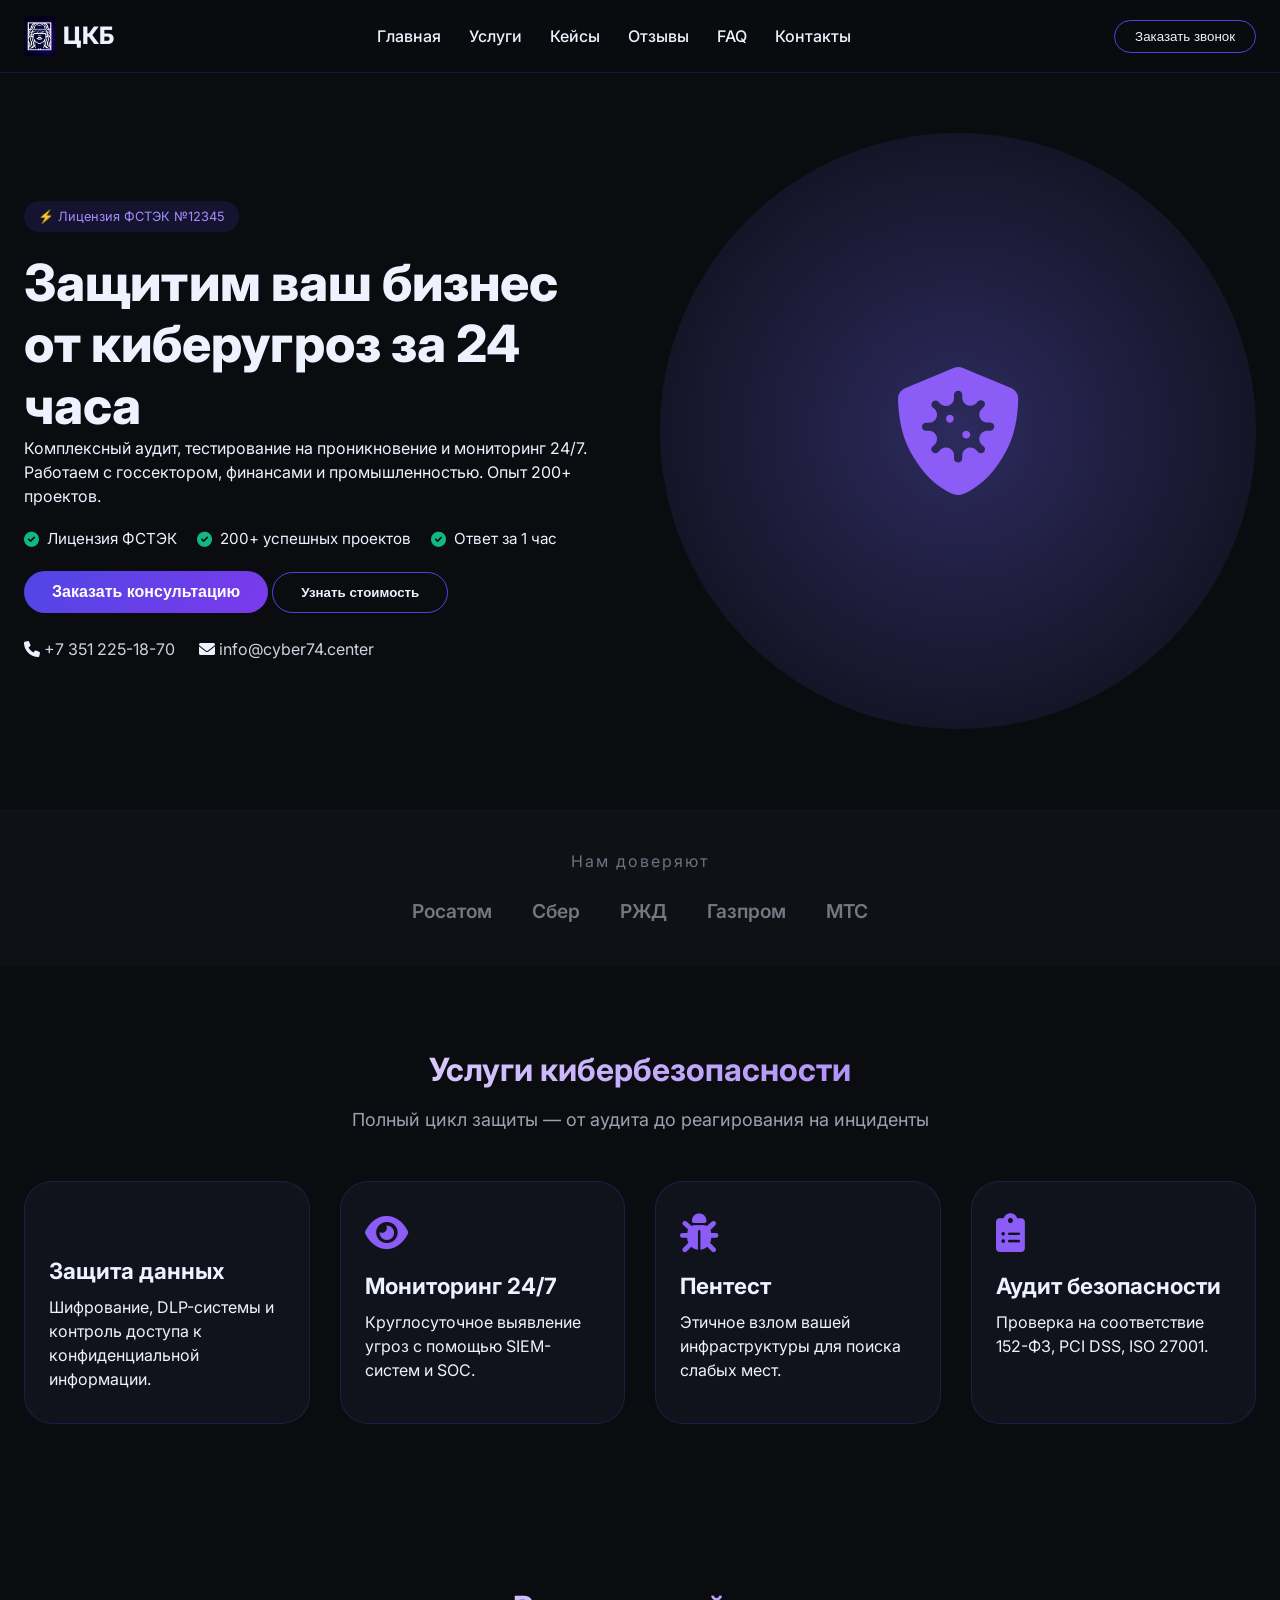
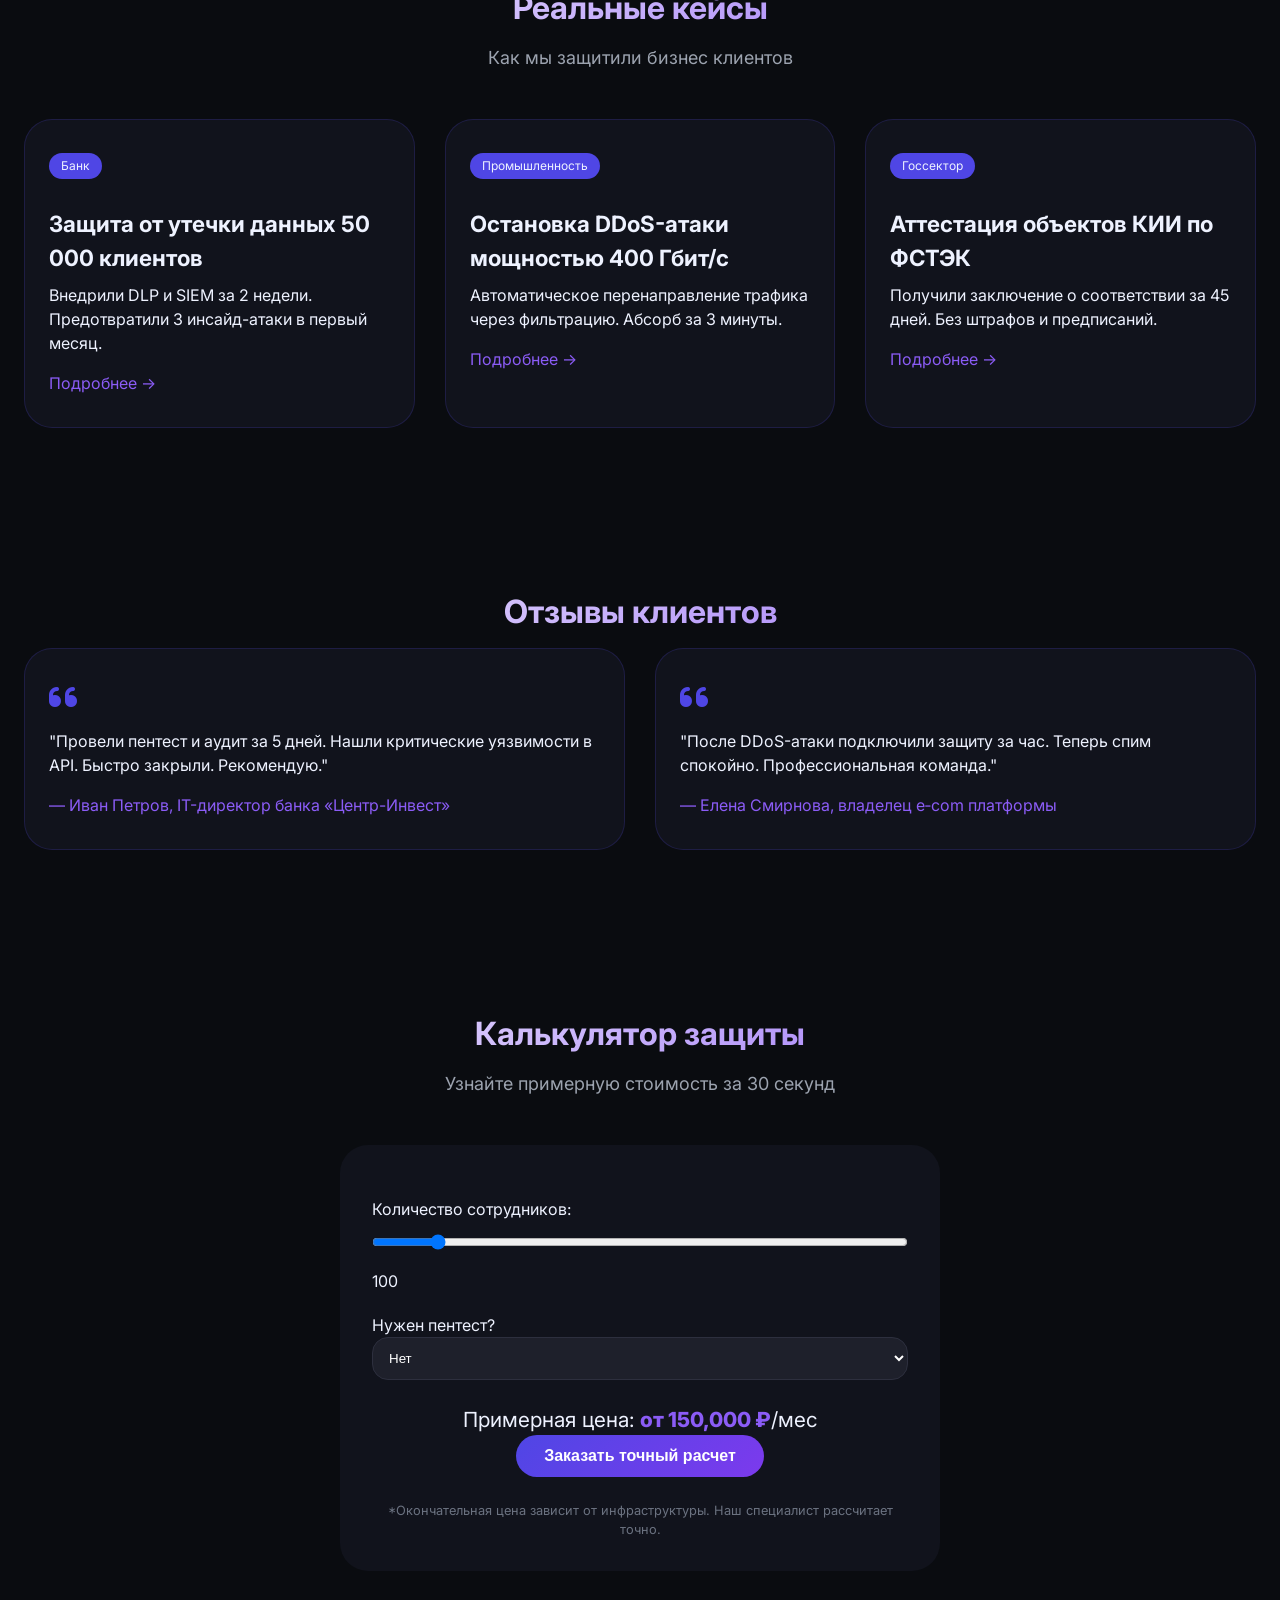
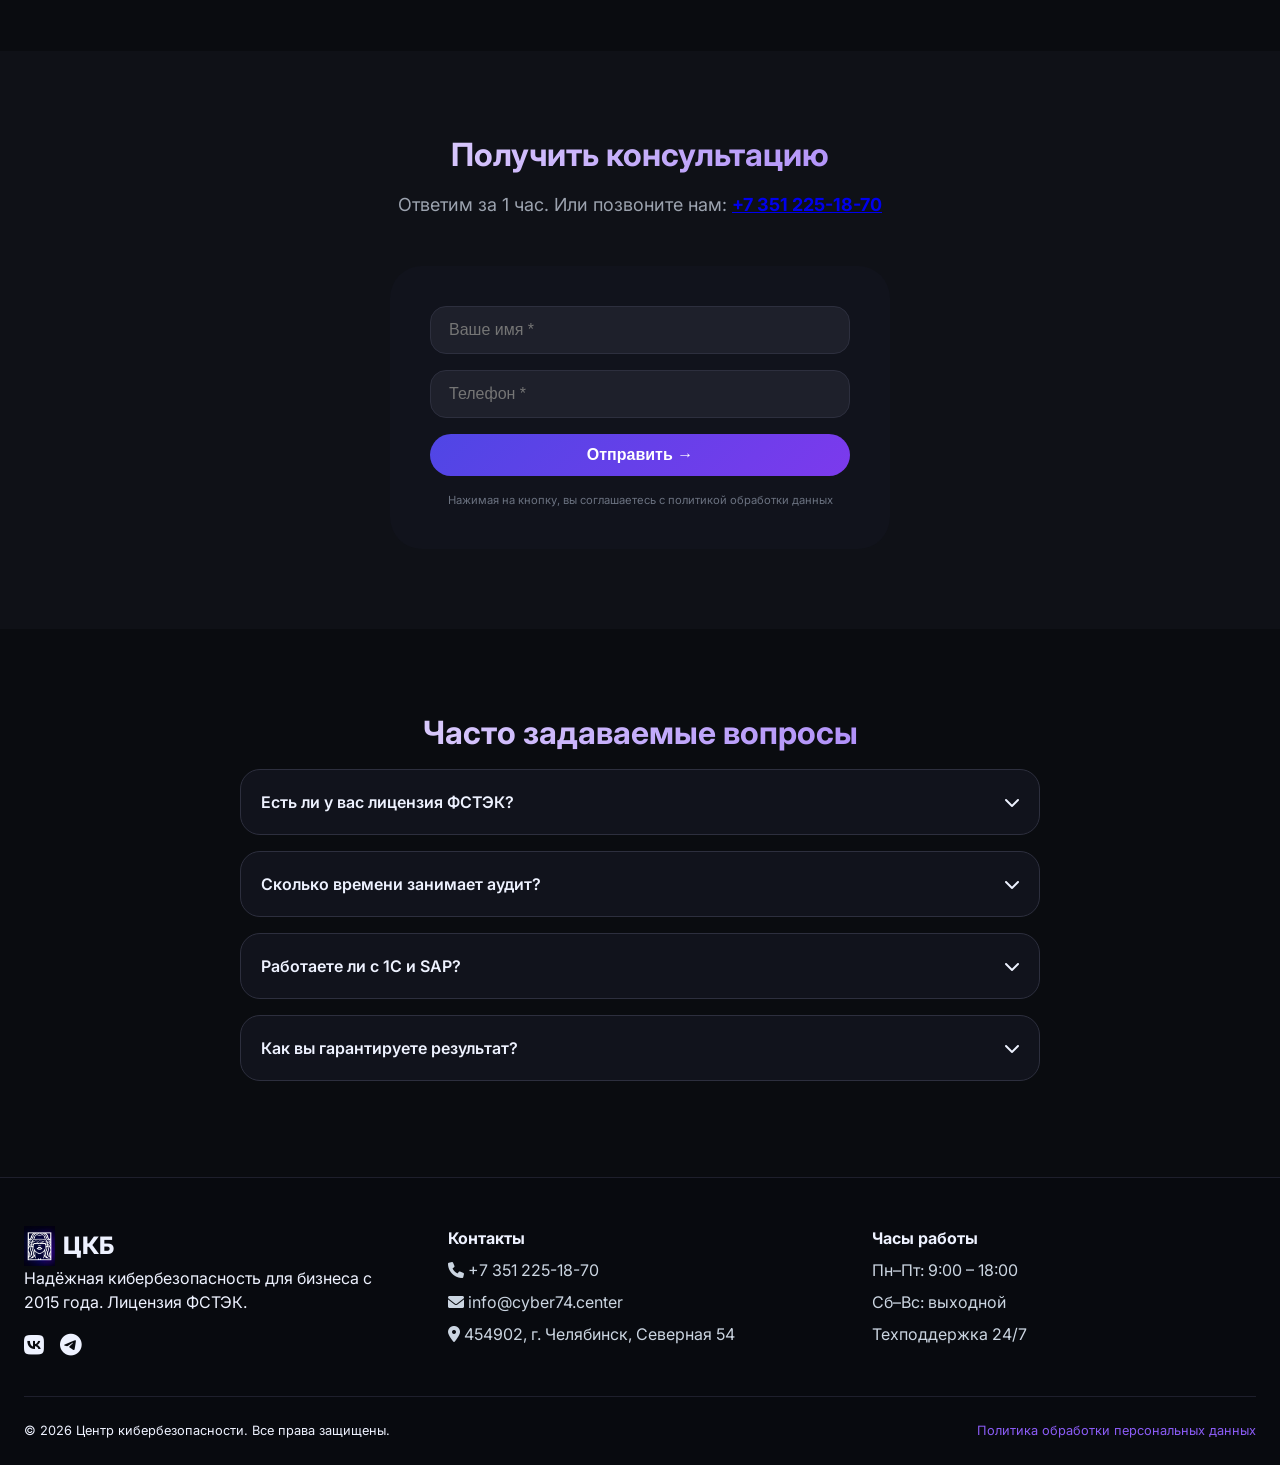
==== index.html @ 8a4f959b "first commit" ====
<!DOCTYPE html>
<html lang="ru">
<head>
    <meta charset="UTF-8">
    <meta name="viewport" content="width=device-width, initial-scale=1.0, viewport-fit=cover">
    <title>ЦКБ — Центр кибербезопасности | Лицензия ФСТЭК</title>
    <meta name="description" content="Защита бизнеса от киберугроз, утечек данных и DDoS-атак. Лицензия ФСТЭК, опыт 200+ проектов, реагирование 24/7. Консультация за 1 час.">
    <meta name="keywords" content="кибербезопасность, защита данных, ФСТЭК, аудит безопасности, тестирование на проникновение, Челябинск">
    <link rel="stylesheet" href="css/style.css">
    <link rel="stylesheet" href="https://cdnjs.cloudflare.com/ajax/libs/font-awesome/6.0.0-beta3/css/all.min.css">
    <link href="https://fonts.googleapis.com/css2?family=Inter:opsz,wght@14..32,300;400;500;600;700;800&display=swap" rel="stylesheet">
</head>
<body>

<header class="header">
    <div class="container">
        <div class="header__inner">
            <div class="logo">
                <img src="images/logo.jpg" alt="Центр кибербезопасности" class="logo-img">
                <span>ЦКБ</span>
            </div>
            <nav class="nav">
                <a href="#">Главная</a>
                <a href="#services">Услуги</a>
                <a href="#cases">Кейсы</a>
                <a href="#reviews">Отзывы</a>
                <a href="#faq">FAQ</a>
                <a href="#contacts">Контакты</a>
            </nav>
            <button class="btn-outline" id="openModalBtn">Заказать звонок</button>
            <button class="mobile-menu-btn" id="mobileMenuBtn"><i class="fas fa-bars"></i></button>
        </div>
        <!-- Мобильное меню -->
        <div class="mobile-nav" id="mobileNav">
            <a href="#">Главная</a>
            <a href="#services">Услуги</a>
            <a href="#cases">Кейсы</a>
            <a href="#reviews">Отзывы</a>
            <a href="#faq">FAQ</a>
            <a href="#contacts">Контакты</a>
            <button class="btn-outline mobile-nav-btn" id="mobileModalBtn">Заказать звонок</button>
        </div>
    </div>
</header>

<main>
    <!-- HERO СЕКЦИЯ — ЧЁТКОЕ УТП -->
    <section class="hero">
        <div class="container">
            <div class="hero__grid">
                <div class="hero__content">
                    <div class="hero__badge">⚡ Лицензия ФСТЭК №12345</div>
                    <h1 class="hero__title">Защитим ваш бизнес от киберугроз за 24 часа</h1>
                    <p class="hero__desc">Комплексный аудит, тестирование на проникновение и мониторинг 24/7. Работаем с госсектором, финансами и промышленностью. Опыт 200+ проектов.</p>
                    <div class="hero__advantages">
                        <div class="advantage-item"><i class="fas fa-check-circle"></i> Лицензия ФСТЭК</div>
                        <div class="advantage-item"><i class="fas fa-check-circle"></i> 200+ успешных проектов</div>
                        <div class="advantage-item"><i class="fas fa-check-circle"></i> Ответ за 1 час</div>
                    </div>
                    <div class="hero__buttons">
                        <button class="btn-primary" id="heroRequestBtn">Заказать консультацию</button>
                        <button class="btn-secondary" id="learnMoreBtn">Узнать стоимость</button>
                    </div>
                    <div class="hero__contacts">
                        <p><i class="fas fa-phone"></i> <a href="tel:+73512251870">+7 351 225-18-70</a></p>
                        <p><i class="fas fa-envelope"></i> <a href="mailto:info@cyber74.center">info@cyber74.center</a></p>
                    </div>
                </div>
                <div class="hero__image">
                    <div class="shield-graphic"><i class="fas fa-shield-virus"></i></div>
                </div>
            </div>
        </div>
    </section>

    <!-- КЛИЕНТЫ / ДОВЕРИЕ -->
    <section class="clients">
        <div class="container">
            <p class="clients__title">Нам доверяют</p>
            <div class="clients__grid">
                <div class="client-logo">Росатом</div>
                <div class="client-logo">Сбер</div>
                <div class="client-logo">РЖД</div>
                <div class="client-logo">Газпром</div>
                <div class="client-logo">МТС</div>
            </div>
        </div>
    </section>

    <!-- УСЛУГИ С H2 -->
    <section class="services" id="services">
        <div class="container">
            <h2 class="section-title">Услуги кибербезопасности</h2>
            <p class="section-subtitle">Полный цикл защиты — от аудита до реагирования на инциденты</p>
            <div class="services__grid">
                <div class="service-card"><i class="fas fa-shield-haltered"></i><h3>Защита данных</h3><p>Шифрование, DLP-системы и контроль доступа к конфиденциальной информации.</p></div>
                <div class="service-card"><i class="fas fa-eye"></i><h3>Мониторинг 24/7</h3><p>Круглосуточное выявление угроз с помощью SIEM-систем и SOC.</p></div>
                <div class="service-card"><i class="fas fa-bug"></i><h3>Пентест</h3><p>Этичное взлом вашей инфраструктуры для поиска слабых мест.</p></div>
                <div class="service-card"><i class="fas fa-clipboard-list"></i><h3>Аудит безопасности</h3><p>Проверка на соответствие 152-ФЗ, PCI DSS, ISO 27001.</p></div>
            </div>
        </div>
    </section>

    <!-- КЕЙСЫ (2-3 реальных примера) -->
    <section class="cases" id="cases">
        <div class="container">
            <h2 class="section-title">Реальные кейсы</h2>
            <p class="section-subtitle">Как мы защитили бизнес клиентов</p>
            <div class="cases__grid">
                <div class="case-card">
                    <div class="case-tag">Банк</div>
                    <h3>Защита от утечки данных 50 000 клиентов</h3>
                    <p>Внедрили DLP и SIEM за 2 недели. Предотвратили 3 инсайд-атаки в первый месяц.</p>
                    <a href="#" class="case-link">Подробнее →</a>
                </div>
                <div class="case-card">
                    <div class="case-tag">Промышленность</div>
                    <h3>Остановка DDoS-атаки мощностью 400 Гбит/с</h3>
                    <p>Автоматическое перенаправление трафика через фильтрацию. Абсорб за 3 минуты.</p>
                    <a href="#" class="case-link">Подробнее →</a>
                </div>
                <div class="case-card">
                    <div class="case-tag">Госсектор</div>
                    <h3>Аттестация объектов КИИ по ФСТЭК</h3>
                    <p>Получили заключение о соответствии за 45 дней. Без штрафов и предписаний.</p>
                    <a href="#" class="case-link">Подробнее →</a>
                </div>
            </div>
        </div>
    </section>

    <!-- ОТЗЫВЫ -->
    <section class="reviews" id="reviews">
        <div class="container">
            <h2 class="section-title">Отзывы клиентов</h2>
            <div class="reviews__grid">
                <div class="review-card">
                    <i class="fas fa-quote-left"></i>
                    <p>"Провели пентест и аудит за 5 дней. Нашли критические уязвимости в API. Быстро закрыли. Рекомендую."</p>
                    <div class="review-author">— Иван Петров, IT-директор банка «Центр-Инвест»</div>
                </div>
                <div class="review-card">
                    <i class="fas fa-quote-left"></i>
                    <p>"После DDoS-атаки подключили защиту за час. Теперь спим спокойно. Профессиональная команда."</p>
                    <div class="review-author">— Елена Смирнова, владелец e‑com платформы</div>
                </div>
            </div>
        </div>
    </section>

    <!-- КАЛЬКУЛЯТОР СТОИМОСТИ -->
    <section class="calculator" id="calculator">
        <div class="container">
            <h2 class="section-title">Калькулятор защиты</h2>
            <p class="section-subtitle">Узнайте примерную стоимость за 30 секунд</p>
            <div class="calculator__box">
                <div class="calc-field">
                    <label>Количество сотрудников:</label>
                    <input type="range" id="staffRange" min="10" max="1000" value="100" step="10">
                    <span id="staffValue">100</span>
                </div>
                <div class="calc-field">
                    <label>Нужен пентест?</label>
                    <select id="pentestNeed">
                        <option value="0">Нет</option>
                        <option value="50000">Да, базовый</option>
                        <option value="120000">Да, расширенный</option>
                    </select>
                </div>
                <div class="calc-result">
                    <p>Примерная цена: <span id="priceResult">от 150 000 ₽</span>/мес</p>
                    <button class="btn-primary" id="calcOrderBtn">Заказать точный расчет</button>
                </div>
                <p class="calc-note">*Окончательная цена зависит от инфраструктуры. Наш специалист рассчитает точно.</p>
            </div>
        </div>
    </section>

    <!-- ФОРМА (МИНИМУМ ПОЛЕЙ) -->
    <section class="contact-form-section" id="contacts">
        <div class="container">
            <h2 class="section-title">Получить консультацию</h2>
            <p class="section-subtitle">Ответим за 1 час. Или позвоните нам: <strong><a href="tel:+73512251870">+7 351 225-18-70</a></strong></p>
            <form id="mainForm" class="contact-form">
                <div class="form-group"><input type="text" id="mainName" placeholder="Ваше имя *" required></div>
                <div class="form-group"><input type="tel" id="mainPhone" placeholder="Телефон *" required></div>
                <button type="submit" class="btn-primary btn-full">Отправить →</button>
                <p class="form-note">Нажимая на кнопку, вы соглашаетесь с политикой обработки данных</p>
            </form>
        </div>
    </section>

    <!-- FAQ (SEO-блок) -->
    <section class="faq" id="faq">
        <div class="container">
            <h2 class="section-title">Часто задаваемые вопросы</h2>
            <div class="faq__list">
                <div class="faq-item">
                    <div class="faq-question">Есть ли у вас лицензия ФСТЭК? <i class="fas fa-chevron-down"></i></div>
                    <div class="faq-answer">Да, мы имеем лицензию ФСТЭК России на техническую защиту конфиденциальной информации №12345 от 15.03.2020.</div>
                </div>
                <div class="faq-item">
                    <div class="faq-question">Сколько времени занимает аудит? <i class="fas fa-chevron-down"></i></div>
                    <div class="faq-answer">Стандартный аудит компании до 500 сотрудников — от 3 до 7 дней. По итогу получаете детальный отчёт.</div>
                </div>
                <div class="faq-item">
                    <div class="faq-question">Работаете ли с 1С и SAP? <i class="fas fa-chevron-down"></i></div>
                    <div class="faq-answer">Да, имеем опыт интеграции с любыми ERP и CRM. Проводим настройку прав доступа и шифрование трафика.</div>
                </div>
                <div class="faq-item">
                    <div class="faq-question">Как вы гарантируете результат? <i class="fas fa-chevron-down"></i></div>
                    <div class="faq-answer">Фиксируем SLA в договоре: время реакции на инцидент — до 15 минут, устранение — до 4 часов.</div>
                </div>
            </div>
        </div>
    </section>
</main>

<footer class="footer" id="footer">
    <div class="container">
        <div class="footer__grid">
            <div class="footer__info">
                <div class="logo">
                    <img src="images/logo.jpg" alt="Центр кибербезопасности" class="logo-img">
                    <span>ЦКБ</span>
                </div>
                <p>Надёжная кибербезопасность для бизнеса с 2015 года. Лицензия ФСТЭК.</p>
                <div class="socials"><i class="fab fa-vk"></i> <i class="fab fa-telegram"></i></div>
            </div>
            <div class="footer__contacts">
                <h4>Контакты</h4>
                <p><i class="fas fa-phone"></i> +7 351 225-18-70</p>
                <p><i class="fas fa-envelope"></i> info@cyber74.center</p>
                <p><i class="fas fa-map-marker-alt"></i> 454902, г. Челябинск, Северная 54</p>
            </div>
            <div class="footer__hours">
                <h4>Часы работы</h4>
                <p>Пн–Пт: 9:00 – 18:00</p>
                <p>Сб–Вс: выходной</p>
                <p>Техподдержка 24/7</p>
            </div>
        </div>
        <div class="footer__bottom">
            <p>© 2026 Центр кибербезопасности. Все права защищены.</p>
            <p><a href="#">Политика обработки персональных данных</a></p>
        </div>
    </div>
</footer>

<!-- МОДАЛКА (короткая форма) -->
<div id="modal" class="modal">
    <div class="modal__content">
        <span class="modal__close">&times;</span>
        <h2>Заказать консультацию</h2>
        <p>Ответим за 1 час</p>
        <form id="modalForm">
            <input type="text" id="modalName" placeholder="Ваше имя *" required>
            <input type="tel" id="modalPhone" placeholder="Телефон *" required>
            <button type="submit" class="btn-primary btn-full">Отправить</button>
        </form>
    </div>
</div>

<!-- ОКНО УСПЕХА -->
<div id="successModal" class="success-modal">
    <div class="success-modal__content">
        <div class="success-icon"><i class="fas fa-check-circle"></i></div>
        <h2>Заявка отправлена!</h2>
        <p>Специалист свяжется с вами в течение 1 часа.</p>
        <button id="closeSuccessBtn" class="btn-primary">Закрыть</button>
    </div>
</div>

<script src="js/script.js"></script>
</body>
</html>
---- css/style.css ----
* {
    margin: 0;
    padding: 0;
    box-sizing: border-box;
}

body {
    font-family: 'Inter', sans-serif;
    background-color: #0a0c10;
    color: #eef2ff;
    line-height: 1.5;
}

.container {
    max-width: 1280px;
    margin: 0 auto;
    padding: 0 24px;
}

/* TYPOGRAPHY H1-H3 */
h1 {
    font-size: clamp(2rem, 5vw, 3.2rem);
    font-weight: 800;
    line-height: 1.2;
}

h2, .section-title {
    font-size: clamp(1.5rem, 4vw, 2rem);
    font-weight: 700;
    text-align: center;
    background: linear-gradient(135deg, #fff, #8b5cf6);
    background-clip: text;
    -webkit-background-clip: text;
    color: transparent;
    margin-bottom: 12px;
}

h3 {
    font-size: 1.4rem;
    margin: 16px 0 8px;
}

.section-subtitle {
    text-align: center;
    color: #9ca3af;
    margin-bottom: 48px;
    font-size: 1.125rem;
}

/* BUTTONS */
.btn-primary {
    background: linear-gradient(135deg, #4f46e5, #7c3aed);
    border: none;
    padding: 12px 28px;
    border-radius: 40px;
    font-weight: 600;
    color: white;
    cursor: pointer;
    transition: all 0.3s ease;
    font-size: 1rem;
}

.btn-primary:hover {
    transform: translateY(-2px);
    box-shadow: 0 10px 20px -5px rgba(79, 70, 229, 0.4);
}

.btn-secondary {
    background: transparent;
    border: 1px solid #4f46e5;
    padding: 12px 28px;
    border-radius: 40px;
    font-weight: 600;
    color: #eef2ff;
    cursor: pointer;
}

.btn-outline {
    background: transparent;
    border: 1px solid #4f46e5;
    padding: 8px 20px;
    border-radius: 40px;
    color: #eef2ff;
    cursor: pointer;
}

.btn-full {
    width: 100%;
}

/* HEADER (STICKY + MOBILE) */
.header {
    position: sticky;
    top: 0;
    background: rgba(10, 12, 16, 0.95);
    backdrop-filter: blur(12px);
    z-index: 100;
    padding: 16px 0;
    border-bottom: 1px solid rgba(79, 70, 229, 0.2);
}

.header__inner {
    display: flex;
    justify-content: space-between;
    align-items: center;
    flex-wrap: wrap;
    gap: 16px;
}

.logo {
    display: flex;
    align-items: center;
    gap: 8px;
    font-size: 1.5rem;
    font-weight: 800;
}

.logo-img {
    height: 40px;
    width: auto;
    object-fit: contain;
}

.nav {
    display: flex;
    gap: 28px;
}

.nav a {
    color: #eef2ff;
    text-decoration: none;
    font-weight: 500;
}

.nav a:hover {
    color: #8b5cf6;
}

.mobile-menu-btn {
    display: none;
    background: none;
    border: none;
    color: white;
    font-size: 1.8rem;
    cursor: pointer;
}

.mobile-nav {
    display: none;
    flex-direction: column;
    gap: 16px;
    margin-top: 20px;
    padding: 20px 0;
    border-top: 1px solid #2d2f3e;
}

.mobile-nav a {
    color: white;
    text-decoration: none;
    font-size: 1.2rem;
}

/* HERO */
.hero {
    padding: 60px 0 80px;
}

.hero__grid {
    display: grid;
    grid-template-columns: 1fr 1fr;
    gap: 40px;
    align-items: center;
}

.hero__badge {
    display: inline-block;
    background: rgba(79, 70, 229, 0.15);
    padding: 6px 14px;
    border-radius: 40px;
    font-size: 0.8rem;
    color: #a78bfa;
    margin-bottom: 20px;
}

.hero__advantages {
    display: flex;
    flex-wrap: wrap;
    gap: 20px;
    margin: 20px 0;
}

.advantage-item {
    display: flex;
    align-items: center;
    gap: 8px;
    font-size: 0.95rem;
}

.advantage-item i {
    color: #10b981;
}

.hero__contacts {
    margin-top: 24px;
    display: flex;
    gap: 24px;
}

.hero__contacts a {
    color: #cbd5e1;
    text-decoration: none;
}

.shield-graphic {
    background: radial-gradient(circle at center, #2d2a5e, transparent);
    width: 100%;
    aspect-ratio: 1;
    display: flex;
    align-items: center;
    justify-content: center;
    border-radius: 50%;
    font-size: 8rem;
    color: #8b5cf6;
}

/* CLIENTS */
.clients {
    padding: 40px 0;
    background: #0f1117;
    text-align: center;
}

.clients__title {
    color: #6b7280;
    margin-bottom: 24px;
    letter-spacing: 2px;
}

.clients__grid {
    display: flex;
    flex-wrap: wrap;
    justify-content: center;
    gap: 40px;
}

.client-logo {
    color: #9ca3af;
    font-weight: 600;
    font-size: 1.2rem;
    opacity: 0.7;
}

/* SERVICES */
.services, .cases, .reviews, .calculator, .faq {
    padding: 80px 0;
}

.services__grid, .cases__grid, .reviews__grid {
    display: grid;
    grid-template-columns: repeat(auto-fit, minmax(280px, 1fr));
    gap: 30px;
}

.service-card, .case-card, .review-card {
    background: #11131c;
    border-radius: 28px;
    padding: 32px 24px;
    border: 1px solid rgba(79, 70, 229, 0.2);
    transition: 0.2s;
}

.service-card i, .case-card i {
    font-size: 2.4rem;
    color: #8b5cf6;
}

.case-tag {
    display: inline-block;
    background: #4f46e5;
    padding: 4px 12px;
    border-radius: 20px;
    font-size: 0.75rem;
    margin-bottom: 12px;
}

.case-link {
    color: #8b5cf6;
    text-decoration: none;
    margin-top: 16px;
    display: inline-block;
}

.review-card i {
    font-size: 2rem;
    color: #4f46e5;
    margin-bottom: 16px;
}

.review-author {
    margin-top: 16px;
    color: #8b5cf6;
    font-style: normal;
}

/* CALCULATOR */
.calculator__box {
    background: #11131c;
    border-radius: 28px;
    padding: 32px;
    max-width: 600px;
    margin: 0 auto;
}

.calc-field {
    margin: 20px 0;
}

.calc-field input, .calc-field select {
    width: 100%;
    padding: 12px;
    background: #1e202b;
    border: 1px solid #2d2f3e;
    border-radius: 16px;
    color: white;
}

.calc-result {
    text-align: center;
    margin: 24px 0;
    font-size: 1.3rem;
}

#priceResult {
    font-weight: 800;
    color: #8b5cf6;
}

.calc-note {
    font-size: 0.8rem;
    color: #6b7280;
    text-align: center;
}

/* CONTACT FORM (MIN FIELDS) */
.contact-form-section {
    padding: 80px 0;
    background: #0f1117;
}

.contact-form {
    max-width: 500px;
    margin: 0 auto;
    background: #11131c;
    padding: 40px;
    border-radius: 32px;
}

.form-group input, .modal input, .modal textarea {
    width: 100%;
    padding: 14px 18px;
    background: #1e202b;
    border: 1px solid #2d2f3e;
    border-radius: 16px;
    color: white;
    margin-bottom: 16px;
    font-size: 1rem;
}

.form-note {
    font-size: 0.7rem;
    color: #6b7280;
    text-align: center;
    margin-top: 16px;
}

/* FAQ (АККОРДЕОН) */
.faq__list {
    max-width: 800px;
    margin: 0 auto;
}

.faq-item {
    background: #11131c;
    border-radius: 20px;
    margin-bottom: 16px;
    border: 1px solid #2d2f3e;
}

.faq-question {
    padding: 20px;
    font-weight: 600;
    cursor: pointer;
    display: flex;
    justify-content: space-between;
    align-items: center;
}

.faq-answer {
    padding: 0 20px 20px;
    display: none;
    color: #cbd5e1;
    border-top: 1px solid #2d2f3e;
}

.faq-item.active .faq-answer {
    display: block;
}

/* FOOTER */
.footer {
    background: #080a0f;
    padding: 48px 0 24px;
    border-top: 1px solid #1e1f2c;
}

.footer__grid {
    display: grid;
    grid-template-columns: repeat(auto-fit, minmax(250px, 1fr));
    gap: 40px;
    margin-bottom: 40px;
}

.footer__contacts p, .footer__hours p {
    margin: 8px 0;
    color: #cbd5e1;
}

.socials {
    display: flex;
    gap: 16px;
    margin-top: 20px;
    font-size: 1.4rem;
    cursor: pointer;
}

.footer__bottom {
    display: flex;
    justify-content: space-between;
    flex-wrap: wrap;
    gap: 16px;
    padding-top: 24px;
    border-top: 1px solid #1e1f2c;
    font-size: 0.8rem;
}

.footer__bottom a {
    color: #8b5cf6;
    text-decoration: none;
}

/* MODAL */
.modal, .success-modal {
    display: none;
    position: fixed;
    top: 0;
    left: 0;
    width: 100%;
    height: 100%;
    background: rgba(0, 0, 0, 0.9);
    justify-content: center;
    align-items: center;
    z-index: 1000;
}

.modal__content, .success-modal__content {
    background: #11131c;
    padding: 32px;
    border-radius: 32px;
    width: 90%;
    max-width: 450px;
    position: relative;
}

.modal__close {
    position: absolute;
    right: 24px;
    top: 20px;
    font-size: 28px;
    cursor: pointer;
}

.success-icon {
    font-size: 4rem;
    color: #10b981;
    text-align: center;
    margin-bottom: 16px;
}

/* MOBILE FIRST ADAPTATION */
@media (max-width: 900px) {
    .hero__grid, .footer__grid {
        grid-template-columns: 1fr;
    }
    .nav {
        display: none;
    }
    .mobile-menu-btn {
        display: block;
    }
    .hero__buttons {
        flex-direction: column;
    }
    .hero__contacts {
        flex-direction: column;
        gap: 8px;
    }
    .clients__grid {
        gap: 20px;
    }
    .client-logo {
        font-size: 0.9rem;
    }
    .btn-primary, .btn-secondary {
        width: 100%;
        text-align: center;
    }
    .services__grid, .cases__grid {
        grid-template-columns: 1fr;
    }
}

@media (max-width: 480px) {
    .container {
        padding: 0 16px;
    }
    .contact-form, .calculator__box {
        padding: 24px;
    }
    .section-title {
        font-size: 1.6rem;
    }
}
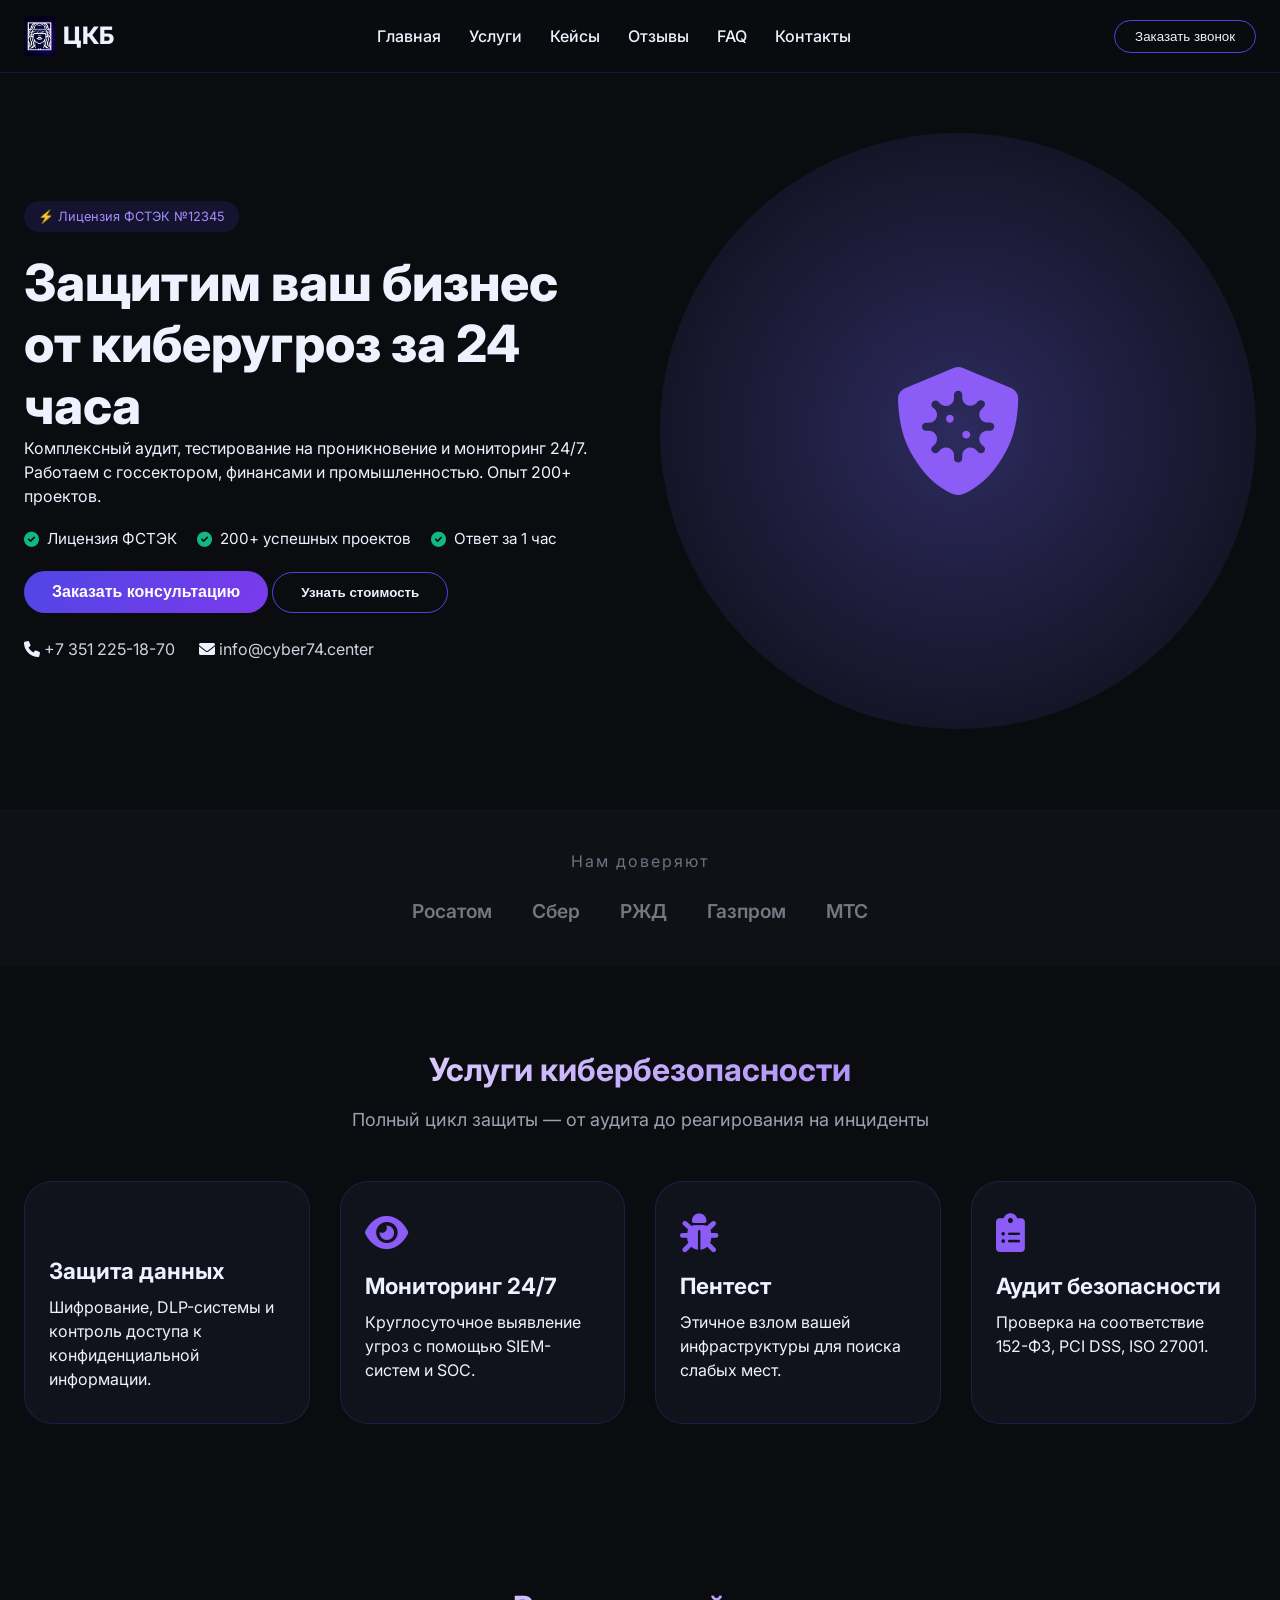
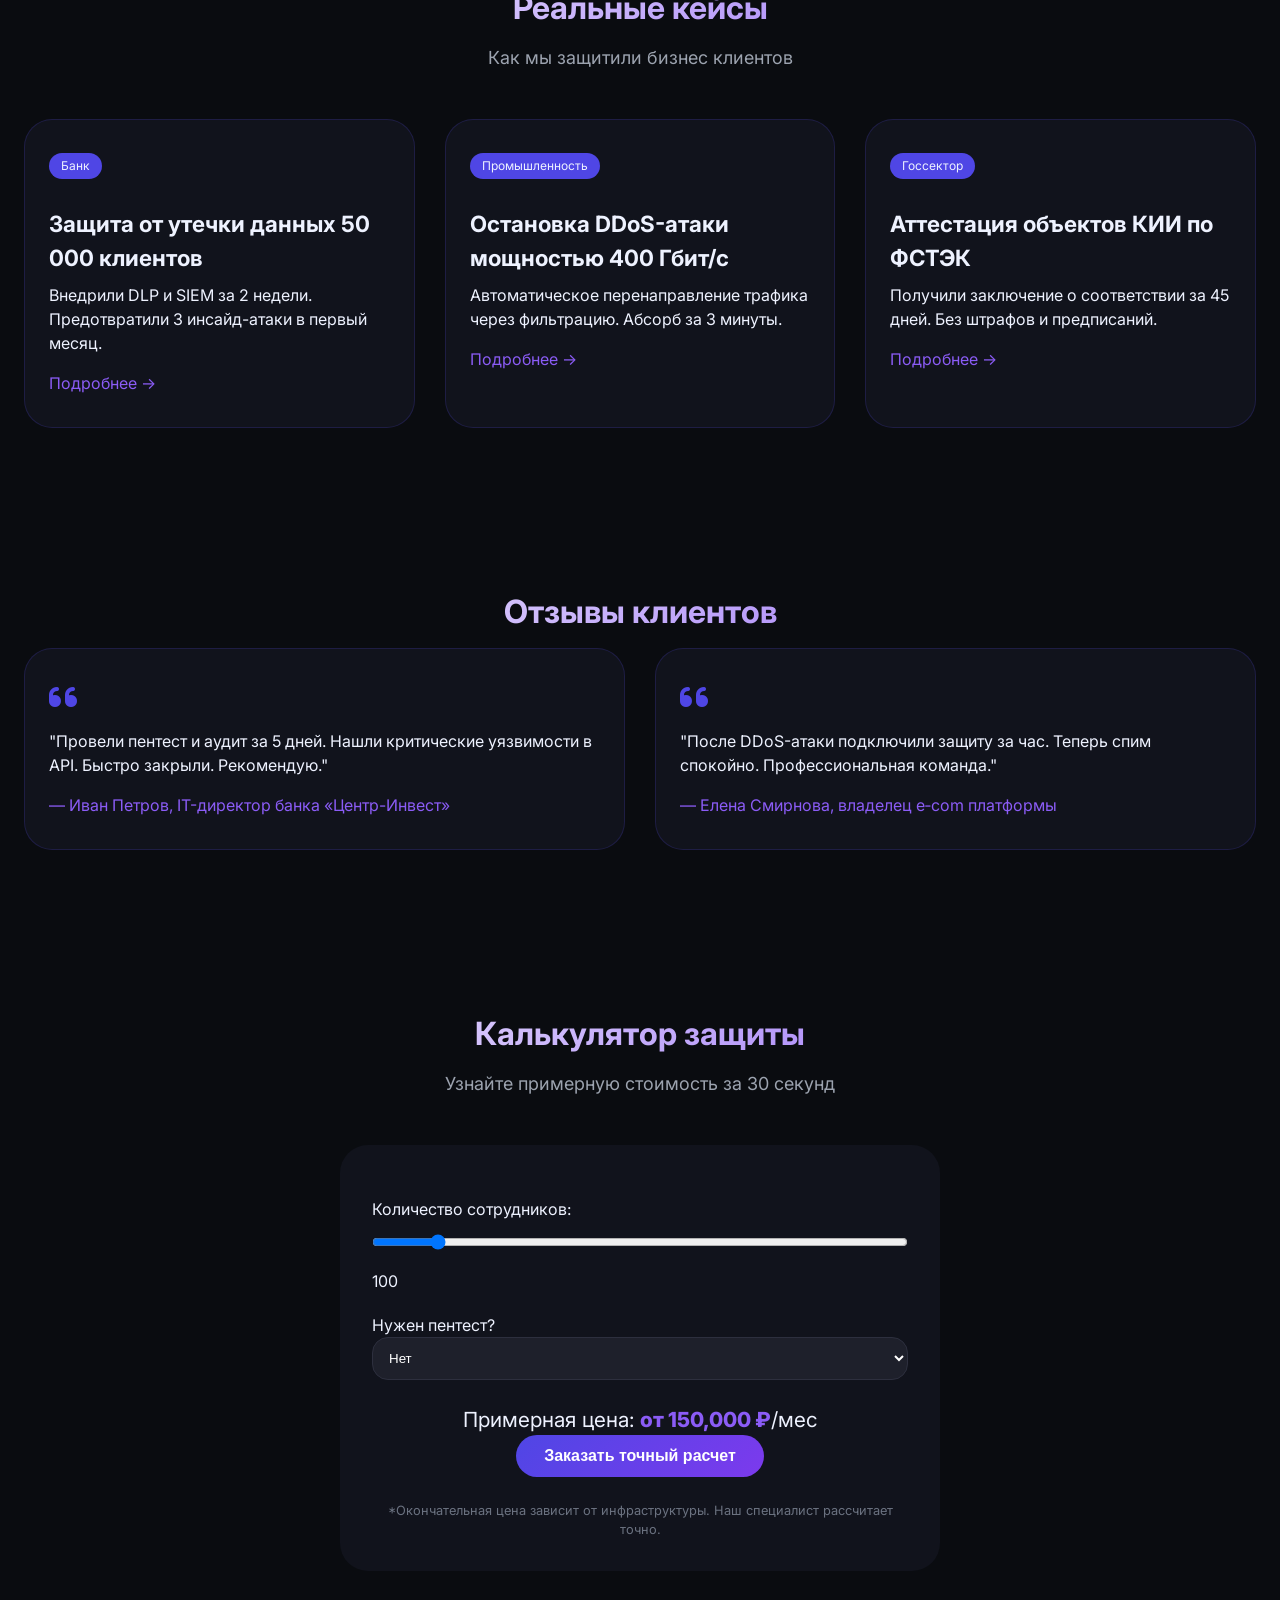
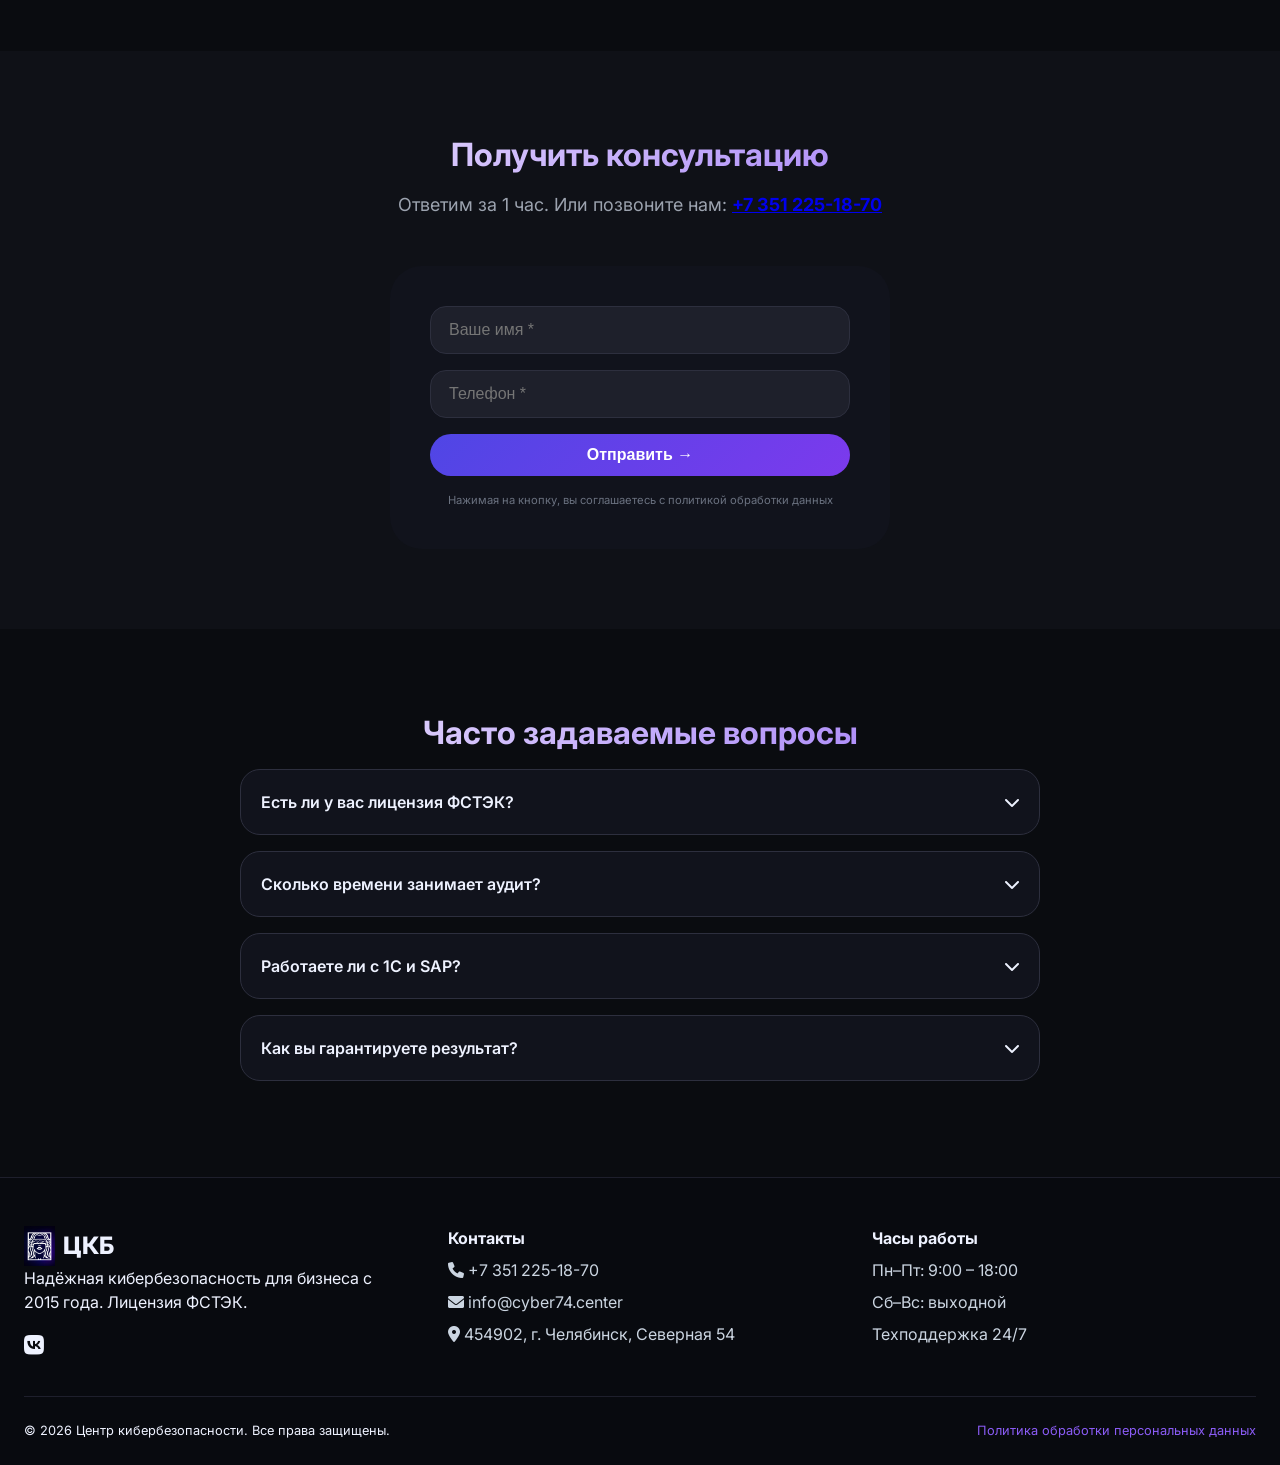
==== commit 8f3772a4: "убрала ТГ" ====
--- a/index.html
+++ b/index.html
@@ -225,7 +225,7 @@
                     <span>ЦКБ</span>
                 </div>
                 <p>Надёжная кибербезопасность для бизнеса с 2015 года. Лицензия ФСТЭК.</p>
-                <div class="socials"><i class="fab fa-vk"></i> <i class="fab fa-telegram"></i></div>
+                <div class="socials"><i class="fab fa-vk"></i> </div>
             </div>
             <div class="footer__contacts">
                 <h4>Контакты</h4>
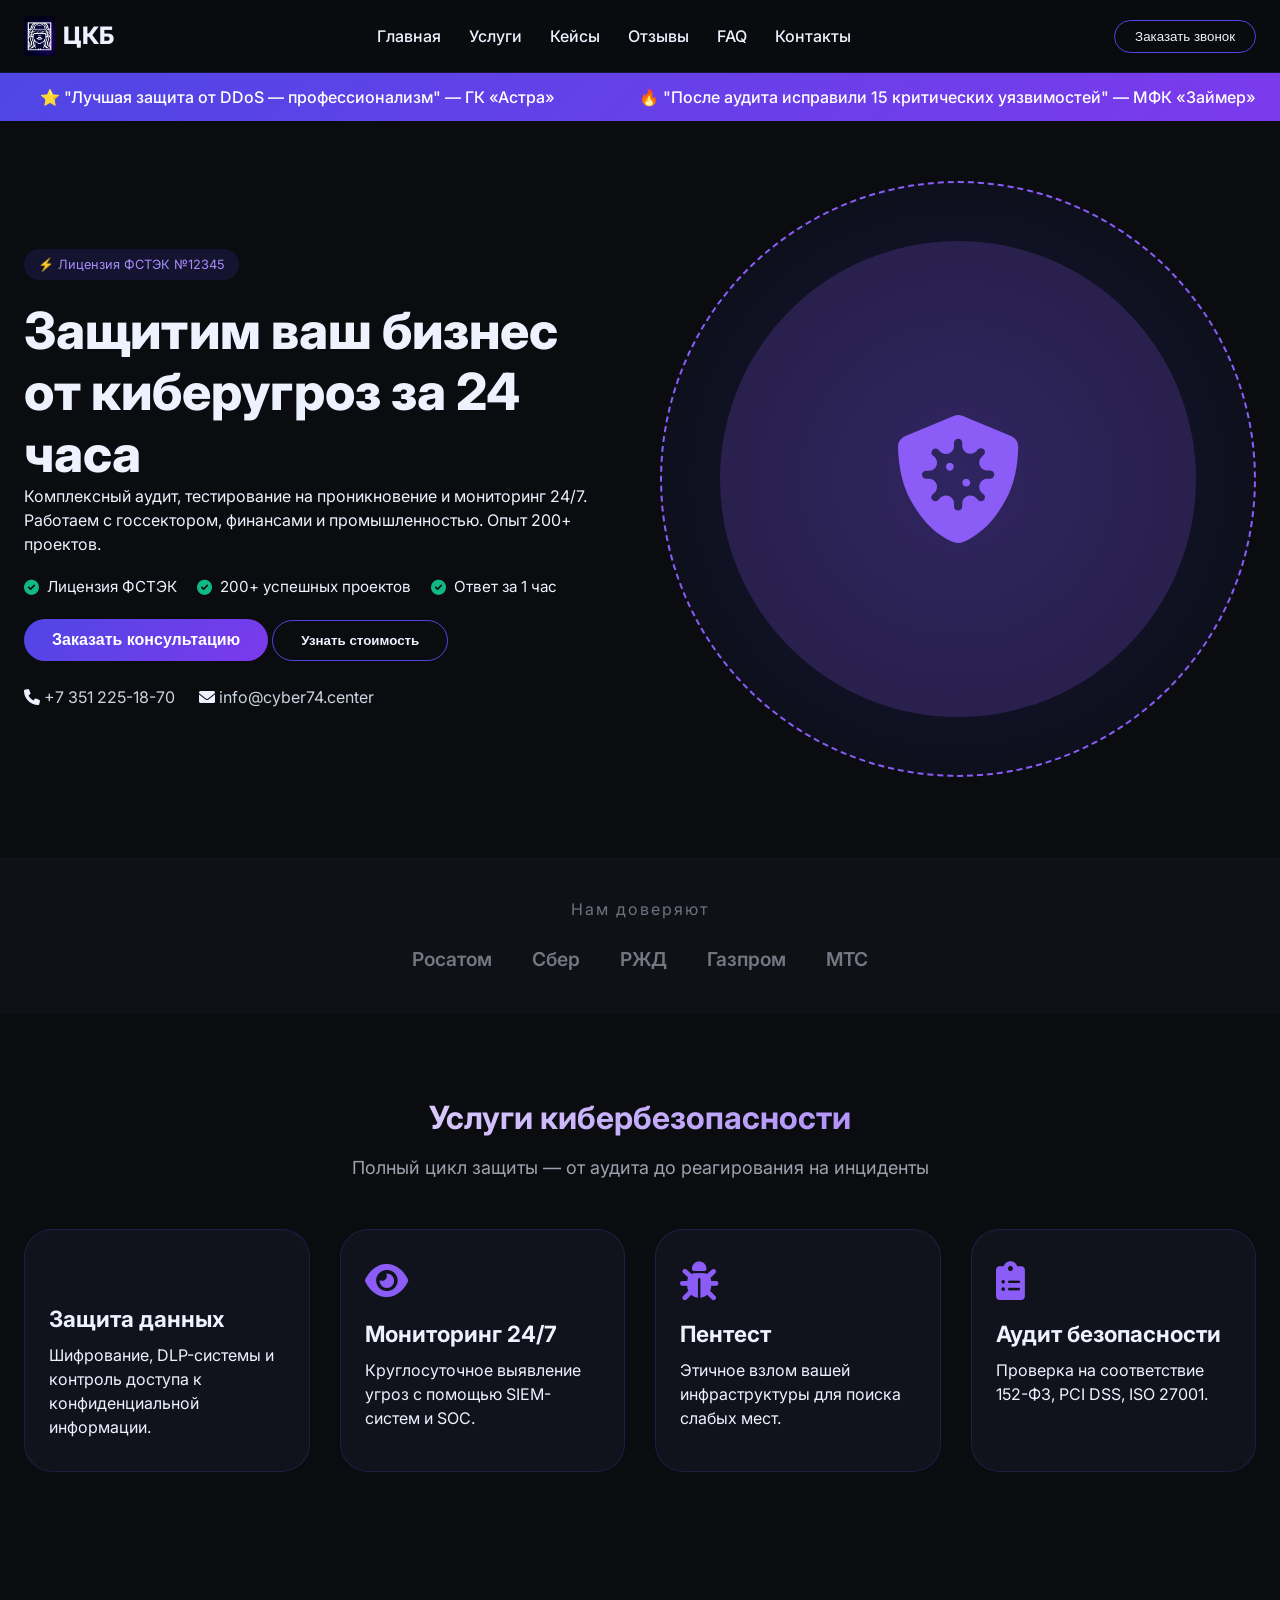
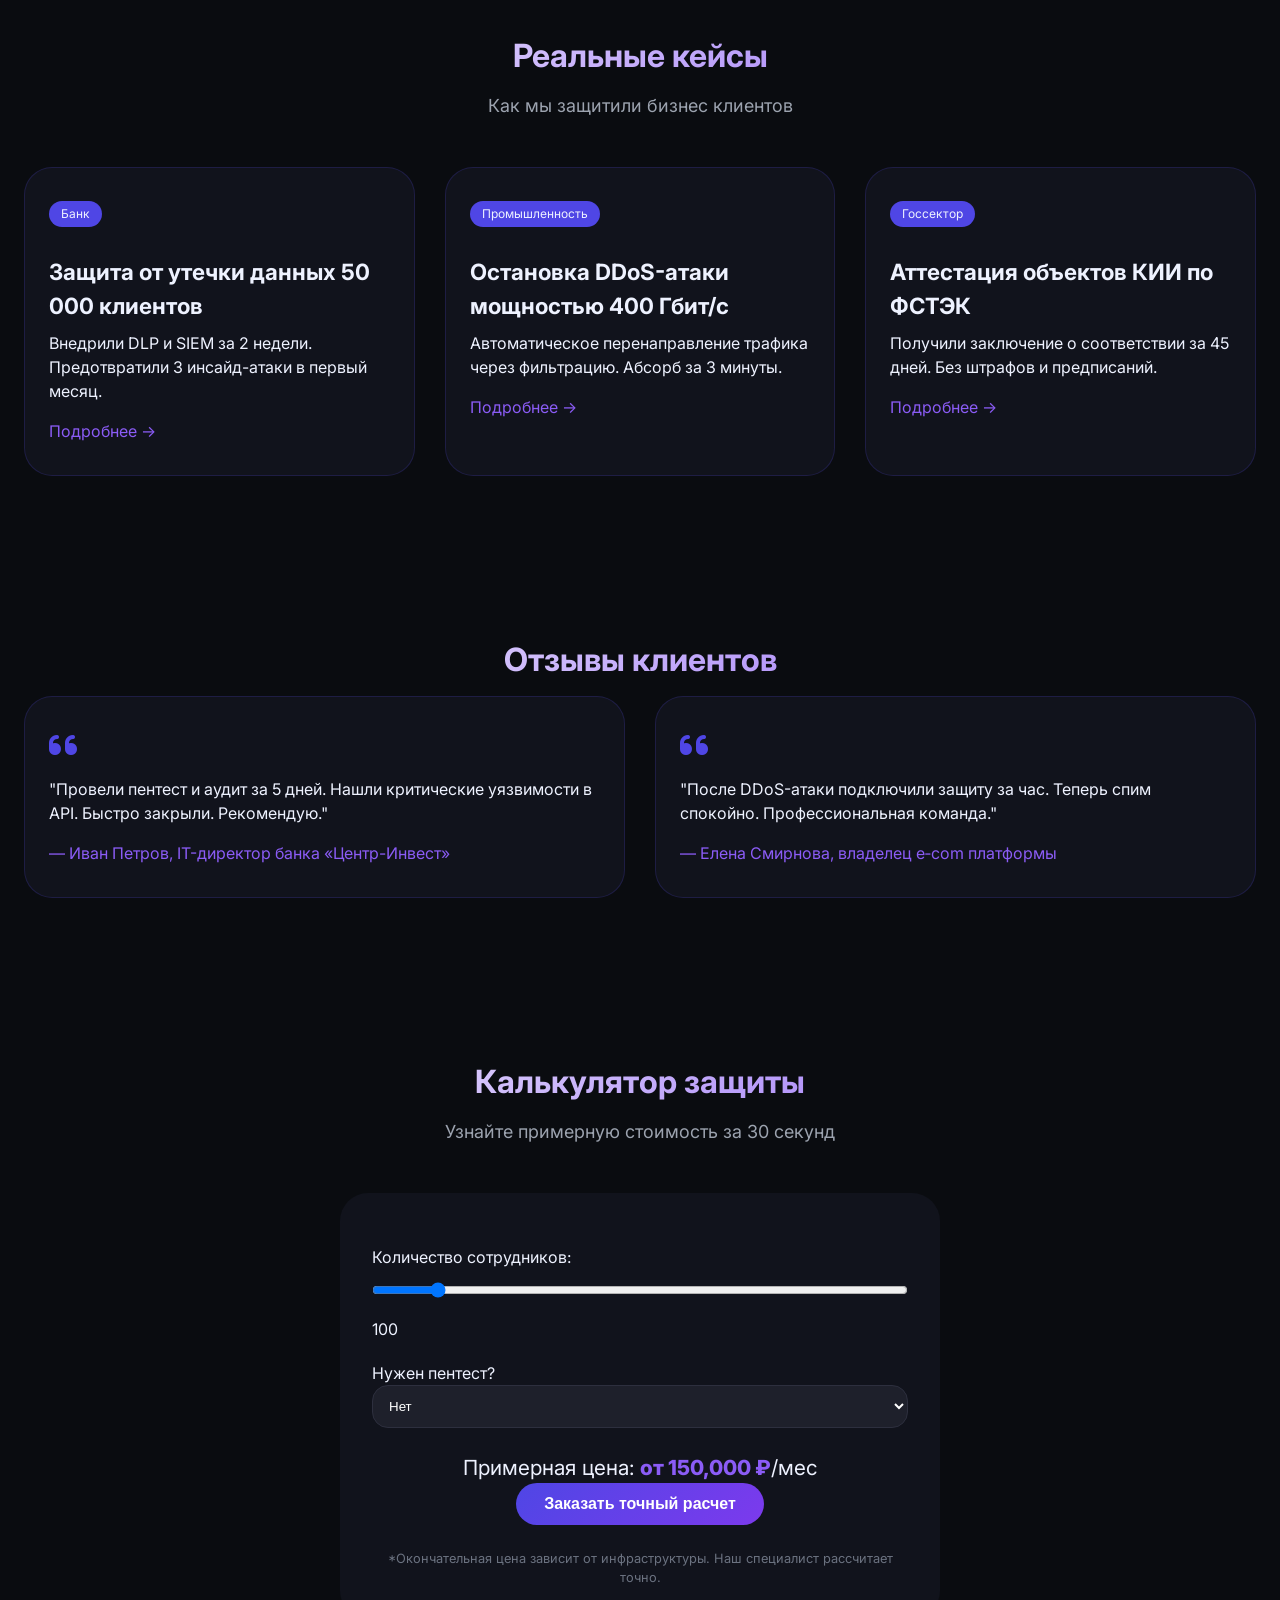
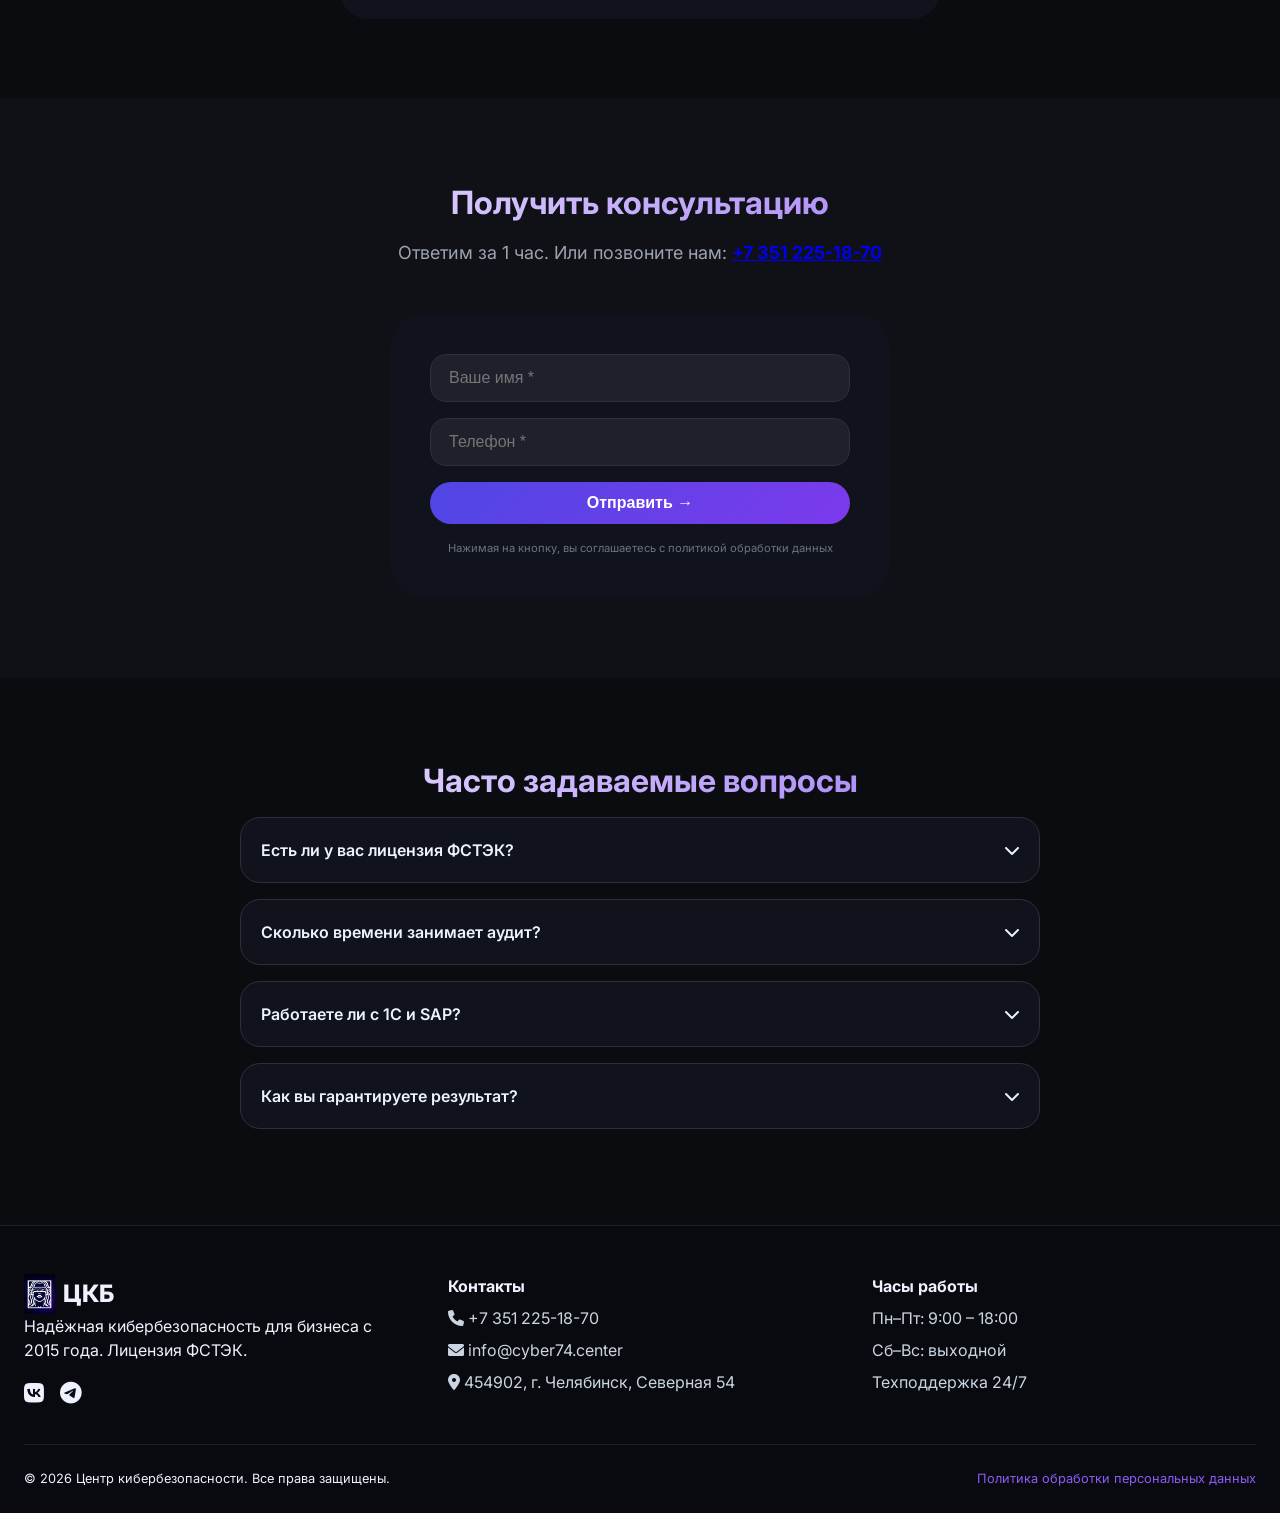
==== commit 6535c20f: "бегущая строка" ====
--- a/index.html
+++ b/index.html
@@ -12,7 +12,7 @@
 </head>
 <body>
 
-<header class="header">
+<header class="header" id="header">
     <div class="container">
         <div class="header__inner">
             <div class="logo">
@@ -44,7 +44,22 @@
 </header>
 
 <main>
-    <!-- HERO СЕКЦИЯ — ЧЁТКОЕ УТП -->
+    <!-- БЕГУЩАЯ СТРОКА С ОТЗЫВАМИ -->
+    <div class="ticker">
+        <div class="ticker__wrapper">
+            <div class="ticker__item">⭐ "Лучшая защита от DDoS — профессионализм" — ГК «Астра»</div>
+            <div class="ticker__item">🔥 "После аудита исправили 15 критических уязвимостей" — МФК «Займер»</div>
+            <div class="ticker__item">🚀 "Реагирование на инцидент — 10 минут, спасибо!" — ООО «ТехноСервис»</div>
+            <div class="ticker__item">💎 "Лицензия ФСТЭК подтверждена, работаем 2 года" — АО «Челябинский завод»</div>
+            <!-- дублируем для бесконечности -->
+            <div class="ticker__item">⭐ "Лучшая защита от DDoS — профессионализм" — ГК «Астра»</div>
+            <div class="ticker__item">🔥 "После аудита исправили 15 критических уязвимостей" — МФК «Займер»</div>
+            <div class="ticker__item">🚀 "Реагирование на инцидент — 10 минут, спасибо!" — ООО «ТехноСервис»</div>
+            <div class="ticker__item">💎 "Лицензия ФСТЭК подтверждена, работаем 2 года" — АО «Челябинский завод»</div>
+        </div>
+    </div>
+
+    <!-- HERO СЕКЦИЯ — ЧЁТКОЕ УТП + АНИМИРОВАННАЯ ГРАФИКА -->
     <section class="hero">
         <div class="container">
             <div class="hero__grid">
@@ -67,7 +82,12 @@
                     </div>
                 </div>
                 <div class="hero__image">
-                    <div class="shield-graphic"><i class="fas fa-shield-virus"></i></div>
+                    <!-- Анимированная графика вместо статичной картинки -->
+                    <div class="animated-shield">
+                        <div class="shield-ring"></div>
+                        <i class="fas fa-shield-virus shield-icon"></i>
+                        <div class="shield-pulse"></div>
+                    </div>
                 </div>
             </div>
         </div>
@@ -129,7 +149,7 @@
         </div>
     </section>
 
-    <!-- ОТЗЫВЫ -->
+    <!-- ОТЗЫВЫ (стационарный блок) -->
     <section class="reviews" id="reviews">
         <div class="container">
             <h2 class="section-title">Отзывы клиентов</h2>
@@ -225,7 +245,7 @@
                     <span>ЦКБ</span>
                 </div>
                 <p>Надёжная кибербезопасность для бизнеса с 2015 года. Лицензия ФСТЭК.</p>
-                <div class="socials"><i class="fab fa-vk"></i> </div>
+                <div class="socials"><i class="fab fa-vk"></i> <i class="fab fa-telegram"></i></div>
             </div>
             <div class="footer__contacts">
                 <h4>Контакты</h4>
--- a/css/style.css
+++ b/css/style.css
@@ -529,4 +529,105 @@
     .section-title {
         font-size: 1.6rem;
     }
+}
+/* ===== БЕГУЩАЯ СТРОКА (TICKER) ===== */
+.ticker {
+    width: 100%;
+    background: linear-gradient(135deg, #4f46e5, #7c3aed);
+    overflow: hidden;
+    white-space: nowrap;
+    padding: 12px 0;
+    position: relative;
+    z-index: 90;
+}
+
+.ticker__wrapper {
+    display: inline-block;
+    animation: ticker-scroll 25s linear infinite;
+}
+
+.ticker__item {
+    display: inline-block;
+    padding: 0 40px;
+    font-size: 1rem;
+    font-weight: 500;
+    color: white;
+}
+
+@keyframes ticker-scroll {
+    0% { transform: translateX(0); }
+    100% { transform: translateX(-50%); }
+}
+
+/* ===== АНИМИРОВАННЫЙ ЩИТ В HERO ===== */
+.animated-shield {
+    position: relative;
+    width: 100%;
+    aspect-ratio: 1;
+    display: flex;
+    align-items: center;
+    justify-content: center;
+    background: radial-gradient(circle at center, rgba(79, 70, 229, 0.2), transparent);
+    border-radius: 50%;
+}
+
+.shield-icon {
+    font-size: 8rem;
+    color: #8b5cf6;
+    z-index: 2;
+    animation: shield-float 3s ease-in-out infinite;
+}
+
+.shield-ring {
+    position: absolute;
+    width: 100%;
+    height: 100%;
+    border-radius: 50%;
+    border: 2px dashed #8b5cf6;
+    animation: spin 10s linear infinite;
+}
+
+.shield-pulse {
+    position: absolute;
+    width: 80%;
+    height: 80%;
+    border-radius: 50%;
+    background: rgba(139, 92, 246, 0.2);
+    animation: pulse 2s ease-out infinite;
+}
+
+@keyframes shield-float {
+    0% { transform: translateY(0px); }
+    50% { transform: translateY(-15px); }
+    100% { transform: translateY(0px); }
+}
+
+@keyframes spin {
+    from { transform: rotate(0deg); }
+    to { transform: rotate(360deg); }
+}
+
+@keyframes pulse {
+    0% { transform: scale(0.8); opacity: 0.7; }
+    100% { transform: scale(1.2); opacity: 0; }
+}
+
+/* ===== СКРЫТИЕ ШАПКИ ПРИ СКРОЛЛЕ ===== */
+.header {
+    transition: transform 0.3s ease;
+}
+
+.header.hide {
+    transform: translateY(-100%);
+}
+
+/* ===== ДОПОЛНИТЕЛЬНЫЕ МЕЛКИЕ ПРАВКИ ===== */
+@media (max-width: 768px) {
+    .ticker__item {
+        font-size: 0.8rem;
+        padding: 0 20px;
+    }
+    .shield-icon {
+        font-size: 5rem;
+    }
 }
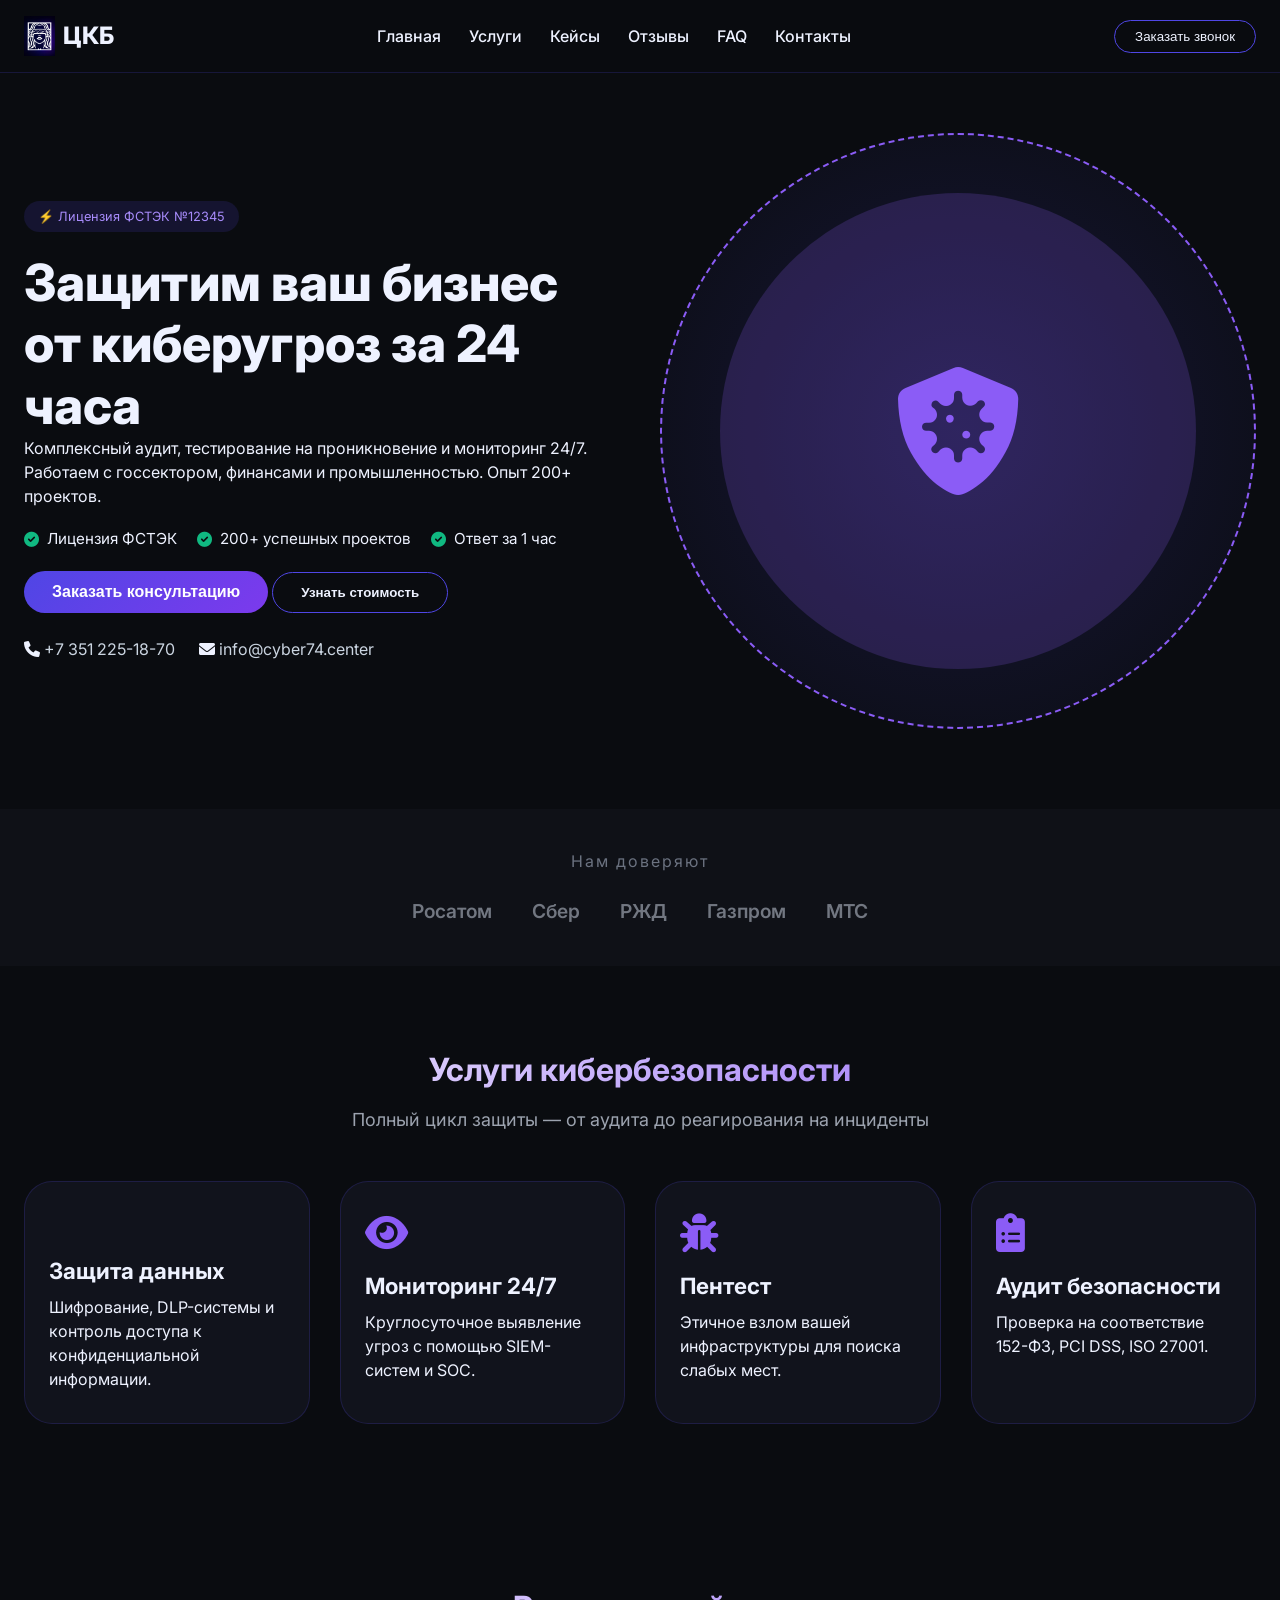
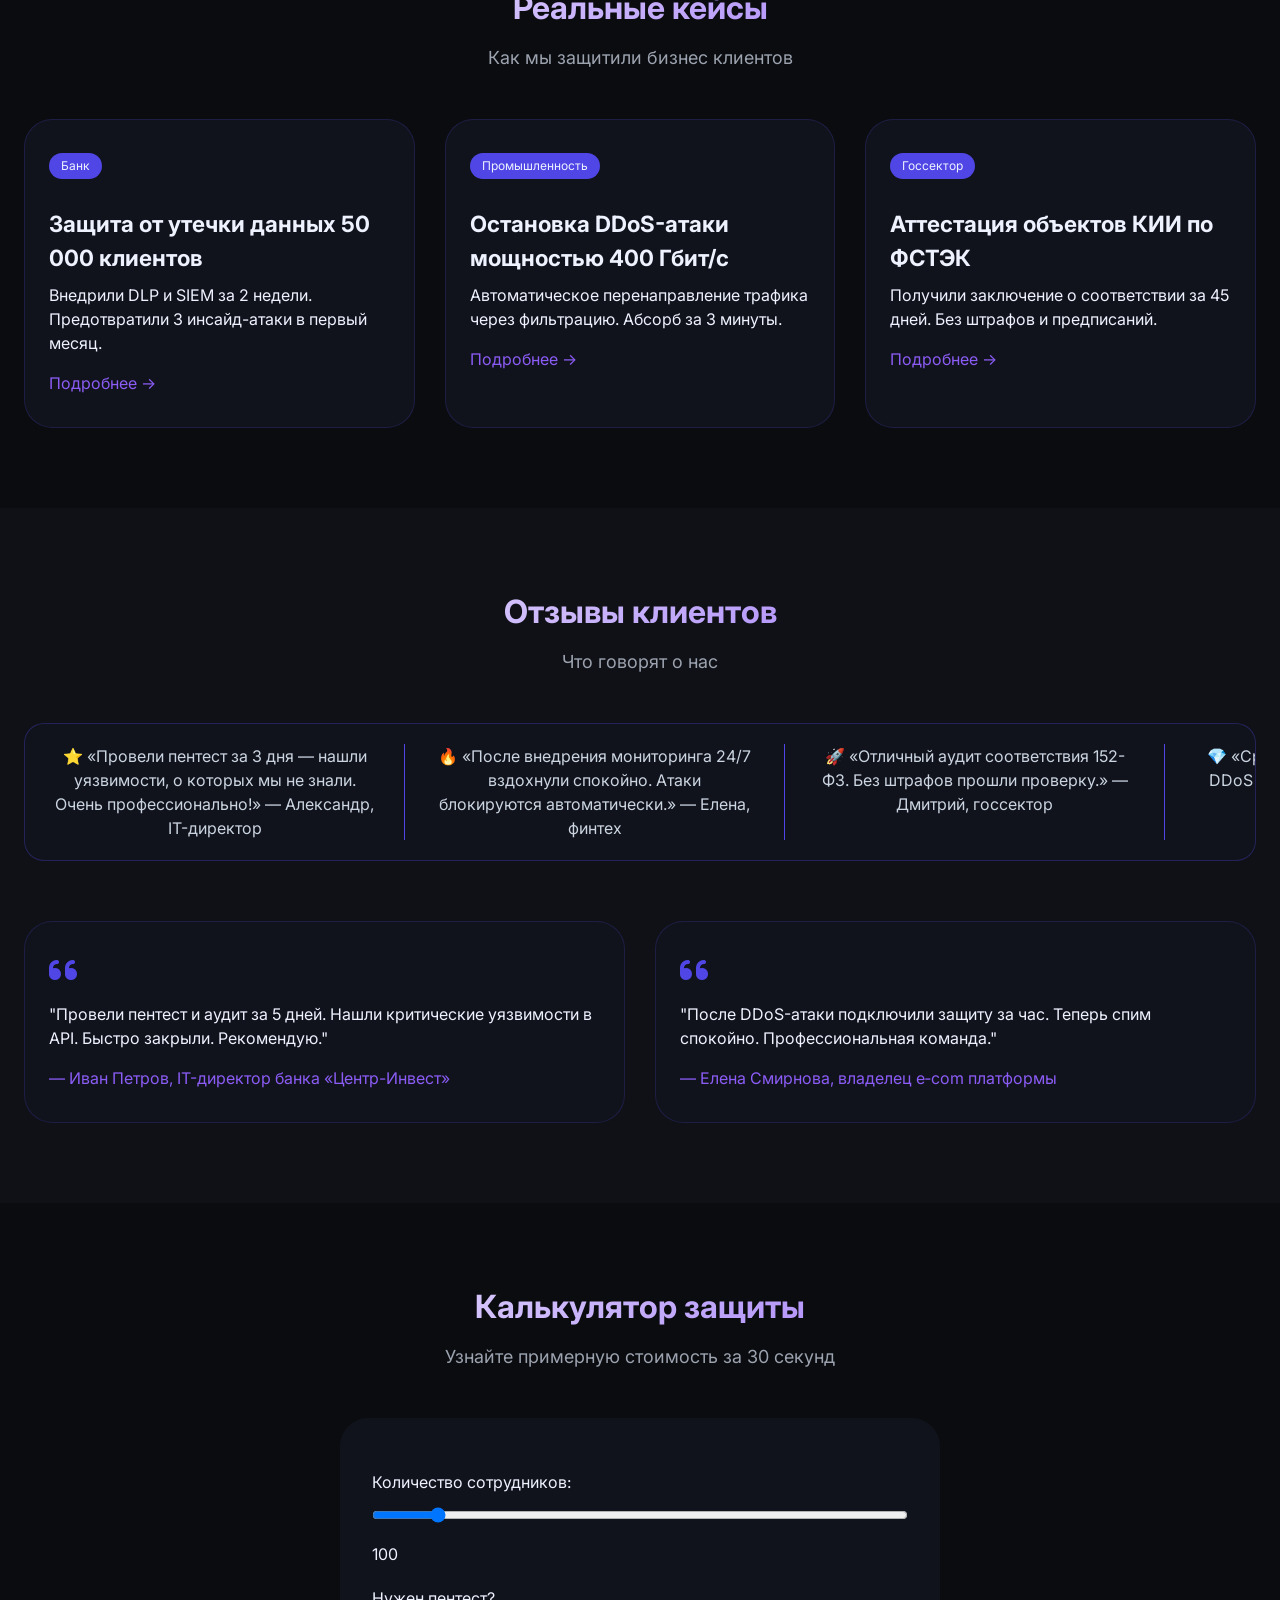
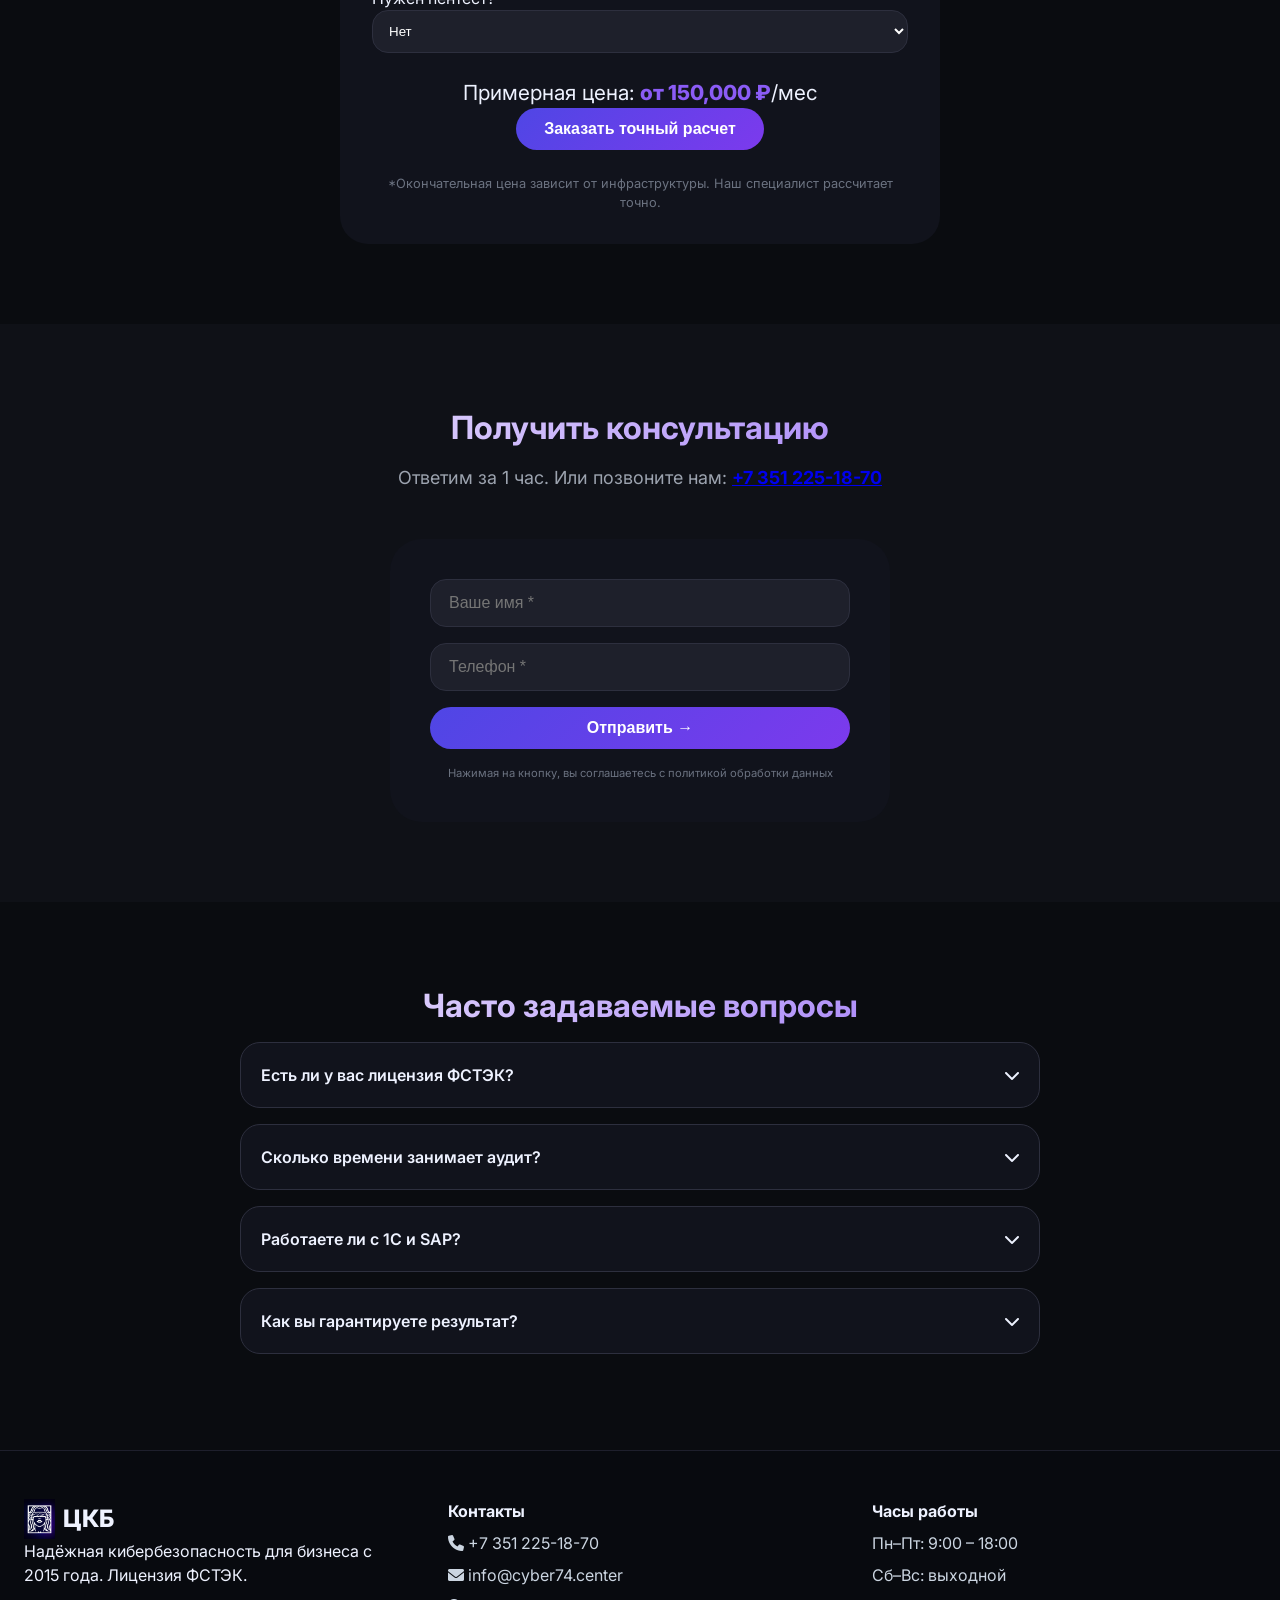
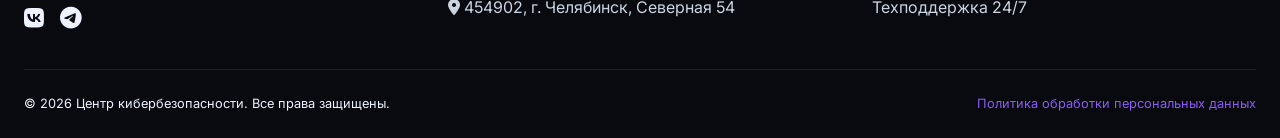
==== commit a5a7759b: "отладка строки" ====
--- a/index.html
+++ b/index.html
@@ -44,22 +44,7 @@
 </header>
 
 <main>
-    <!-- БЕГУЩАЯ СТРОКА С ОТЗЫВАМИ -->
-    <div class="ticker">
-        <div class="ticker__wrapper">
-            <div class="ticker__item">⭐ "Лучшая защита от DDoS — профессионализм" — ГК «Астра»</div>
-            <div class="ticker__item">🔥 "После аудита исправили 15 критических уязвимостей" — МФК «Займер»</div>
-            <div class="ticker__item">🚀 "Реагирование на инцидент — 10 минут, спасибо!" — ООО «ТехноСервис»</div>
-            <div class="ticker__item">💎 "Лицензия ФСТЭК подтверждена, работаем 2 года" — АО «Челябинский завод»</div>
-            <!-- дублируем для бесконечности -->
-            <div class="ticker__item">⭐ "Лучшая защита от DDoS — профессионализм" — ГК «Астра»</div>
-            <div class="ticker__item">🔥 "После аудита исправили 15 критических уязвимостей" — МФК «Займер»</div>
-            <div class="ticker__item">🚀 "Реагирование на инцидент — 10 минут, спасибо!" — ООО «ТехноСервис»</div>
-            <div class="ticker__item">💎 "Лицензия ФСТЭК подтверждена, работаем 2 года" — АО «Челябинский завод»</div>
-        </div>
-    </div>
-
-    <!-- HERO СЕКЦИЯ — ЧЁТКОЕ УТП + АНИМИРОВАННАЯ ГРАФИКА -->
+    <!-- HERO СЕКЦИЯ с анимированным щитом -->
     <section class="hero">
         <div class="container">
             <div class="hero__grid">
@@ -82,7 +67,6 @@
                     </div>
                 </div>
                 <div class="hero__image">
-                    <!-- Анимированная графика вместо статичной картинки -->
                     <div class="animated-shield">
                         <div class="shield-ring"></div>
                         <i class="fas fa-shield-virus shield-icon"></i>
@@ -107,7 +91,7 @@
         </div>
     </section>
 
-    <!-- УСЛУГИ С H2 -->
+    <!-- УСЛУГИ -->
     <section class="services" id="services">
         <div class="container">
             <h2 class="section-title">Услуги кибербезопасности</h2>
@@ -121,7 +105,7 @@
         </div>
     </section>
 
-    <!-- КЕЙСЫ (2-3 реальных примера) -->
+    <!-- КЕЙСЫ -->
     <section class="cases" id="cases">
         <div class="container">
             <h2 class="section-title">Реальные кейсы</h2>
@@ -149,10 +133,28 @@
         </div>
     </section>
 
-    <!-- ОТЗЫВЫ (стационарный блок) -->
+    <!-- ОТЗЫВЫ С БЕГУЩЕЙ СТРОКОЙ -->
     <section class="reviews" id="reviews">
         <div class="container">
             <h2 class="section-title">Отзывы клиентов</h2>
+            <p class="section-subtitle">Что говорят о нас</p>
+            <!-- Бегущая строка с отзывами -->
+            <div class="reviews-ticker">
+                <div class="reviews-ticker__wrapper">
+                    <div class="review-slide">⭐ «Провели пентест за 3 дня — нашли уязвимости, о которых мы не знали. Очень профессионально!» — Александр, IT-директор</div>
+                    <div class="review-slide">🔥 «После внедрения мониторинга 24/7 вздохнули спокойно. Атаки блокируются автоматически.» — Елена, финтех</div>
+                    <div class="review-slide">🚀 «Отличный аудит соответствия 152-ФЗ. Без штрафов прошли проверку.» — Дмитрий, госсектор</div>
+                    <div class="review-slide">💎 «Срочно потребовалась защита от DDoS — подключили за час. Спасибо команде!» — Олег, e‑com</div>
+                    <div class="review-slide">📈 «Повысили безопасность на 95% после наших рекомендаций. Довольны результатом.» — Марина, производство</div>
+                    <div class="review-slide">🏆 «Лучшая цена/качество на рынке. Работаем уже второй год.» — Сергей, логистика</div>
+                    <!-- дублируем для плавности -->
+                    <div class="review-slide">⭐ «Провели пентест за 3 дня — нашли уязвимости, о которых мы не знали. Очень профессионально!» — Александр, IT-директор</div>
+                    <div class="review-slide">🔥 «После внедрения мониторинга 24/7 вздохнули спокойно. Атаки блокируются автоматически.» — Елена, финтех</div>
+                    <div class="review-slide">🚀 «Отличный аудит соответствия 152-ФЗ. Без штрафов прошли проверку.» — Дмитрий, госсектор</div>
+                    <div class="review-slide">💎 «Срочно потребовалась защита от DDoS — подключили за час. Спасибо команде!» — Олег, e‑com</div>
+                </div>
+            </div>
+            <!-- Дополнительно статичные карточки отзывов (опционально) -->
             <div class="reviews__grid">
                 <div class="review-card">
                     <i class="fas fa-quote-left"></i>
@@ -168,7 +170,7 @@
         </div>
     </section>
 
-    <!-- КАЛЬКУЛЯТОР СТОИМОСТИ -->
+    <!-- КАЛЬКУЛЯТОР -->
     <section class="calculator" id="calculator">
         <div class="container">
             <h2 class="section-title">Калькулятор защиты</h2>
@@ -196,7 +198,7 @@
         </div>
     </section>
 
-    <!-- ФОРМА (МИНИМУМ ПОЛЕЙ) -->
+    <!-- ФОРМА -->
     <section class="contact-form-section" id="contacts">
         <div class="container">
             <h2 class="section-title">Получить консультацию</h2>
@@ -210,7 +212,7 @@
         </div>
     </section>
 
-    <!-- FAQ (SEO-блок) -->
+    <!-- FAQ -->
     <section class="faq" id="faq">
         <div class="container">
             <h2 class="section-title">Часто задаваемые вопросы</h2>
@@ -267,7 +269,7 @@
     </div>
 </footer>
 
-<!-- МОДАЛКА (короткая форма) -->
+<!-- МОДАЛКА -->
 <div id="modal" class="modal">
     <div class="modal__content">
         <span class="modal__close">&times;</span>
--- a/css/style.css
+++ b/css/style.css
@@ -17,7 +17,6 @@
     padding: 0 24px;
 }
 
-/* TYPOGRAPHY H1-H3 */
 h1 {
     font-size: clamp(2rem, 5vw, 3.2rem);
     font-weight: 800;
@@ -47,7 +46,6 @@
     font-size: 1.125rem;
 }
 
-/* BUTTONS */
 .btn-primary {
     background: linear-gradient(135deg, #4f46e5, #7c3aed);
     border: none;
@@ -88,7 +86,6 @@
     width: 100%;
 }
 
-/* HEADER (STICKY + MOBILE) */
 .header {
     position: sticky;
     top: 0;
@@ -97,6 +94,11 @@
     z-index: 100;
     padding: 16px 0;
     border-bottom: 1px solid rgba(79, 70, 229, 0.2);
+    transition: transform 0.3s ease;
+}
+
+.header.hide {
+    transform: translateY(-100%);
 }
 
 .header__inner {
@@ -160,7 +162,6 @@
     font-size: 1.2rem;
 }
 
-/* HERO */
 .hero {
     padding: 60px 0 80px;
 }
@@ -211,19 +212,59 @@
     text-decoration: none;
 }
 
-.shield-graphic {
-    background: radial-gradient(circle at center, #2d2a5e, transparent);
+/* Анимированный щит */
+.animated-shield {
+    position: relative;
     width: 100%;
     aspect-ratio: 1;
     display: flex;
     align-items: center;
     justify-content: center;
+    background: radial-gradient(circle at center, rgba(79, 70, 229, 0.2), transparent);
     border-radius: 50%;
+}
+
+.shield-icon {
     font-size: 8rem;
     color: #8b5cf6;
-}
-
-/* CLIENTS */
+    z-index: 2;
+    animation: shield-float 3s ease-in-out infinite;
+}
+
+.shield-ring {
+    position: absolute;
+    width: 100%;
+    height: 100%;
+    border-radius: 50%;
+    border: 2px dashed #8b5cf6;
+    animation: spin 10s linear infinite;
+}
+
+.shield-pulse {
+    position: absolute;
+    width: 80%;
+    height: 80%;
+    border-radius: 50%;
+    background: rgba(139, 92, 246, 0.2);
+    animation: pulse 2s ease-out infinite;
+}
+
+@keyframes shield-float {
+    0% { transform: translateY(0px); }
+    50% { transform: translateY(-15px); }
+    100% { transform: translateY(0px); }
+}
+
+@keyframes spin {
+    from { transform: rotate(0deg); }
+    to { transform: rotate(360deg); }
+}
+
+@keyframes pulse {
+    0% { transform: scale(0.8); opacity: 0.7; }
+    100% { transform: scale(1.2); opacity: 0; }
+}
+
 .clients {
     padding: 40px 0;
     background: #0f1117;
@@ -250,18 +291,17 @@
     opacity: 0.7;
 }
 
-/* SERVICES */
-.services, .cases, .reviews, .calculator, .faq {
+.services, .cases, .calculator, .faq {
     padding: 80px 0;
 }
 
-.services__grid, .cases__grid, .reviews__grid {
+.services__grid, .cases__grid {
     display: grid;
     grid-template-columns: repeat(auto-fit, minmax(280px, 1fr));
     gap: 30px;
 }
 
-.service-card, .case-card, .review-card {
+.service-card, .case-card {
     background: #11131c;
     border-radius: 28px;
     padding: 32px 24px;
@@ -290,6 +330,59 @@
     display: inline-block;
 }
 
+/* Отзывы с бегущей строкой */
+.reviews {
+    padding: 80px 0;
+    background: #0f1117;
+}
+
+.reviews-ticker {
+    width: 100%;
+    overflow: hidden;
+    margin-bottom: 60px;
+    background: #11131c;
+    border-radius: 20px;
+    padding: 20px 0;
+    border: 1px solid rgba(79, 70, 229, 0.3);
+}
+
+.reviews-ticker__wrapper {
+    display: flex;
+    white-space: nowrap;
+    animation: tickerReviews 30s linear infinite;
+}
+
+.review-slide {
+    display: inline-block;
+    padding: 0 30px;
+    font-size: 1rem;
+    color: #cbd5e1;
+    white-space: normal;
+    width: 380px;
+    flex-shrink: 0;
+    text-align: center;
+    border-right: 1px solid #4f46e5;
+}
+
+@keyframes tickerReviews {
+    0% { transform: translateX(0); }
+    100% { transform: translateX(-50%); }
+}
+
+.reviews__grid {
+    display: grid;
+    grid-template-columns: repeat(auto-fit, minmax(300px, 1fr));
+    gap: 30px;
+    margin-top: 40px;
+}
+
+.review-card {
+    background: #11131c;
+    border-radius: 28px;
+    padding: 32px 24px;
+    border: 1px solid rgba(79, 70, 229, 0.2);
+}
+
 .review-card i {
     font-size: 2rem;
     color: #4f46e5;
@@ -302,7 +395,7 @@
     font-style: normal;
 }
 
-/* CALCULATOR */
+/* Калькулятор */
 .calculator__box {
     background: #11131c;
     border-radius: 28px;
@@ -341,7 +434,6 @@
     text-align: center;
 }
 
-/* CONTACT FORM (MIN FIELDS) */
 .contact-form-section {
     padding: 80px 0;
     background: #0f1117;
@@ -373,7 +465,6 @@
     margin-top: 16px;
 }
 
-/* FAQ (АККОРДЕОН) */
 .faq__list {
     max-width: 800px;
     margin: 0 auto;
@@ -406,7 +497,6 @@
     display: block;
 }
 
-/* FOOTER */
 .footer {
     background: #080a0f;
     padding: 48px 0 24px;
@@ -448,7 +538,6 @@
     text-decoration: none;
 }
 
-/* MODAL */
 .modal, .success-modal {
     display: none;
     position: fixed;
@@ -486,7 +575,6 @@
     margin-bottom: 16px;
 }
 
-/* MOBILE FIRST ADAPTATION */
 @media (max-width: 900px) {
     .hero__grid, .footer__grid {
         grid-template-columns: 1fr;
@@ -517,6 +605,11 @@
     .services__grid, .cases__grid {
         grid-template-columns: 1fr;
     }
+    .review-slide {
+        width: 280px;
+        font-size: 0.85rem;
+        padding: 0 15px;
+    }
 }
 
 @media (max-width: 480px) {
@@ -529,105 +622,4 @@
     .section-title {
         font-size: 1.6rem;
     }
-}
-/* ===== БЕГУЩАЯ СТРОКА (TICKER) ===== */
-.ticker {
-    width: 100%;
-    background: linear-gradient(135deg, #4f46e5, #7c3aed);
-    overflow: hidden;
-    white-space: nowrap;
-    padding: 12px 0;
-    position: relative;
-    z-index: 90;
-}
-
-.ticker__wrapper {
-    display: inline-block;
-    animation: ticker-scroll 25s linear infinite;
-}
-
-.ticker__item {
-    display: inline-block;
-    padding: 0 40px;
-    font-size: 1rem;
-    font-weight: 500;
-    color: white;
-}
-
-@keyframes ticker-scroll {
-    0% { transform: translateX(0); }
-    100% { transform: translateX(-50%); }
-}
-
-/* ===== АНИМИРОВАННЫЙ ЩИТ В HERO ===== */
-.animated-shield {
-    position: relative;
-    width: 100%;
-    aspect-ratio: 1;
-    display: flex;
-    align-items: center;
-    justify-content: center;
-    background: radial-gradient(circle at center, rgba(79, 70, 229, 0.2), transparent);
-    border-radius: 50%;
-}
-
-.shield-icon {
-    font-size: 8rem;
-    color: #8b5cf6;
-    z-index: 2;
-    animation: shield-float 3s ease-in-out infinite;
-}
-
-.shield-ring {
-    position: absolute;
-    width: 100%;
-    height: 100%;
-    border-radius: 50%;
-    border: 2px dashed #8b5cf6;
-    animation: spin 10s linear infinite;
-}
-
-.shield-pulse {
-    position: absolute;
-    width: 80%;
-    height: 80%;
-    border-radius: 50%;
-    background: rgba(139, 92, 246, 0.2);
-    animation: pulse 2s ease-out infinite;
-}
-
-@keyframes shield-float {
-    0% { transform: translateY(0px); }
-    50% { transform: translateY(-15px); }
-    100% { transform: translateY(0px); }
-}
-
-@keyframes spin {
-    from { transform: rotate(0deg); }
-    to { transform: rotate(360deg); }
-}
-
-@keyframes pulse {
-    0% { transform: scale(0.8); opacity: 0.7; }
-    100% { transform: scale(1.2); opacity: 0; }
-}
-
-/* ===== СКРЫТИЕ ШАПКИ ПРИ СКРОЛЛЕ ===== */
-.header {
-    transition: transform 0.3s ease;
-}
-
-.header.hide {
-    transform: translateY(-100%);
-}
-
-/* ===== ДОПОЛНИТЕЛЬНЫЕ МЕЛКИЕ ПРАВКИ ===== */
-@media (max-width: 768px) {
-    .ticker__item {
-        font-size: 0.8rem;
-        padding: 0 20px;
-    }
-    .shield-icon {
-        font-size: 5rem;
-    }
 }
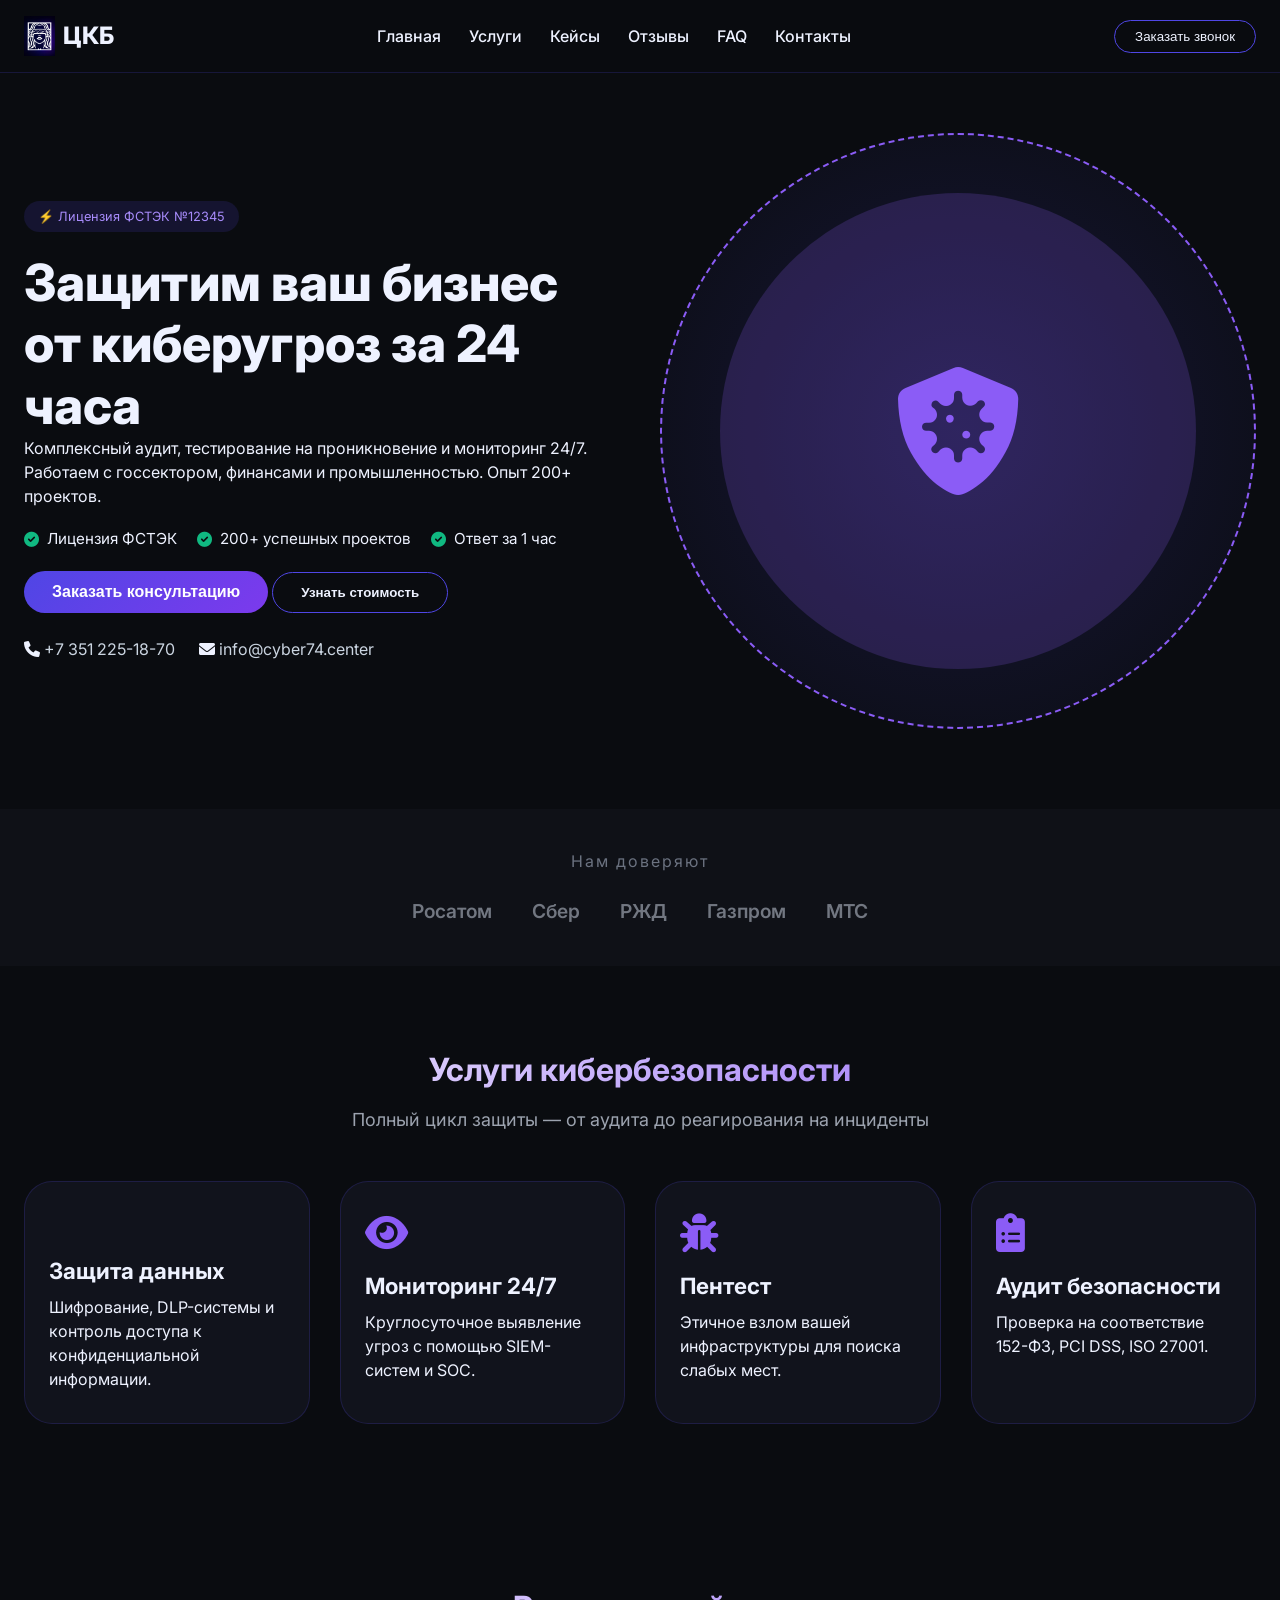
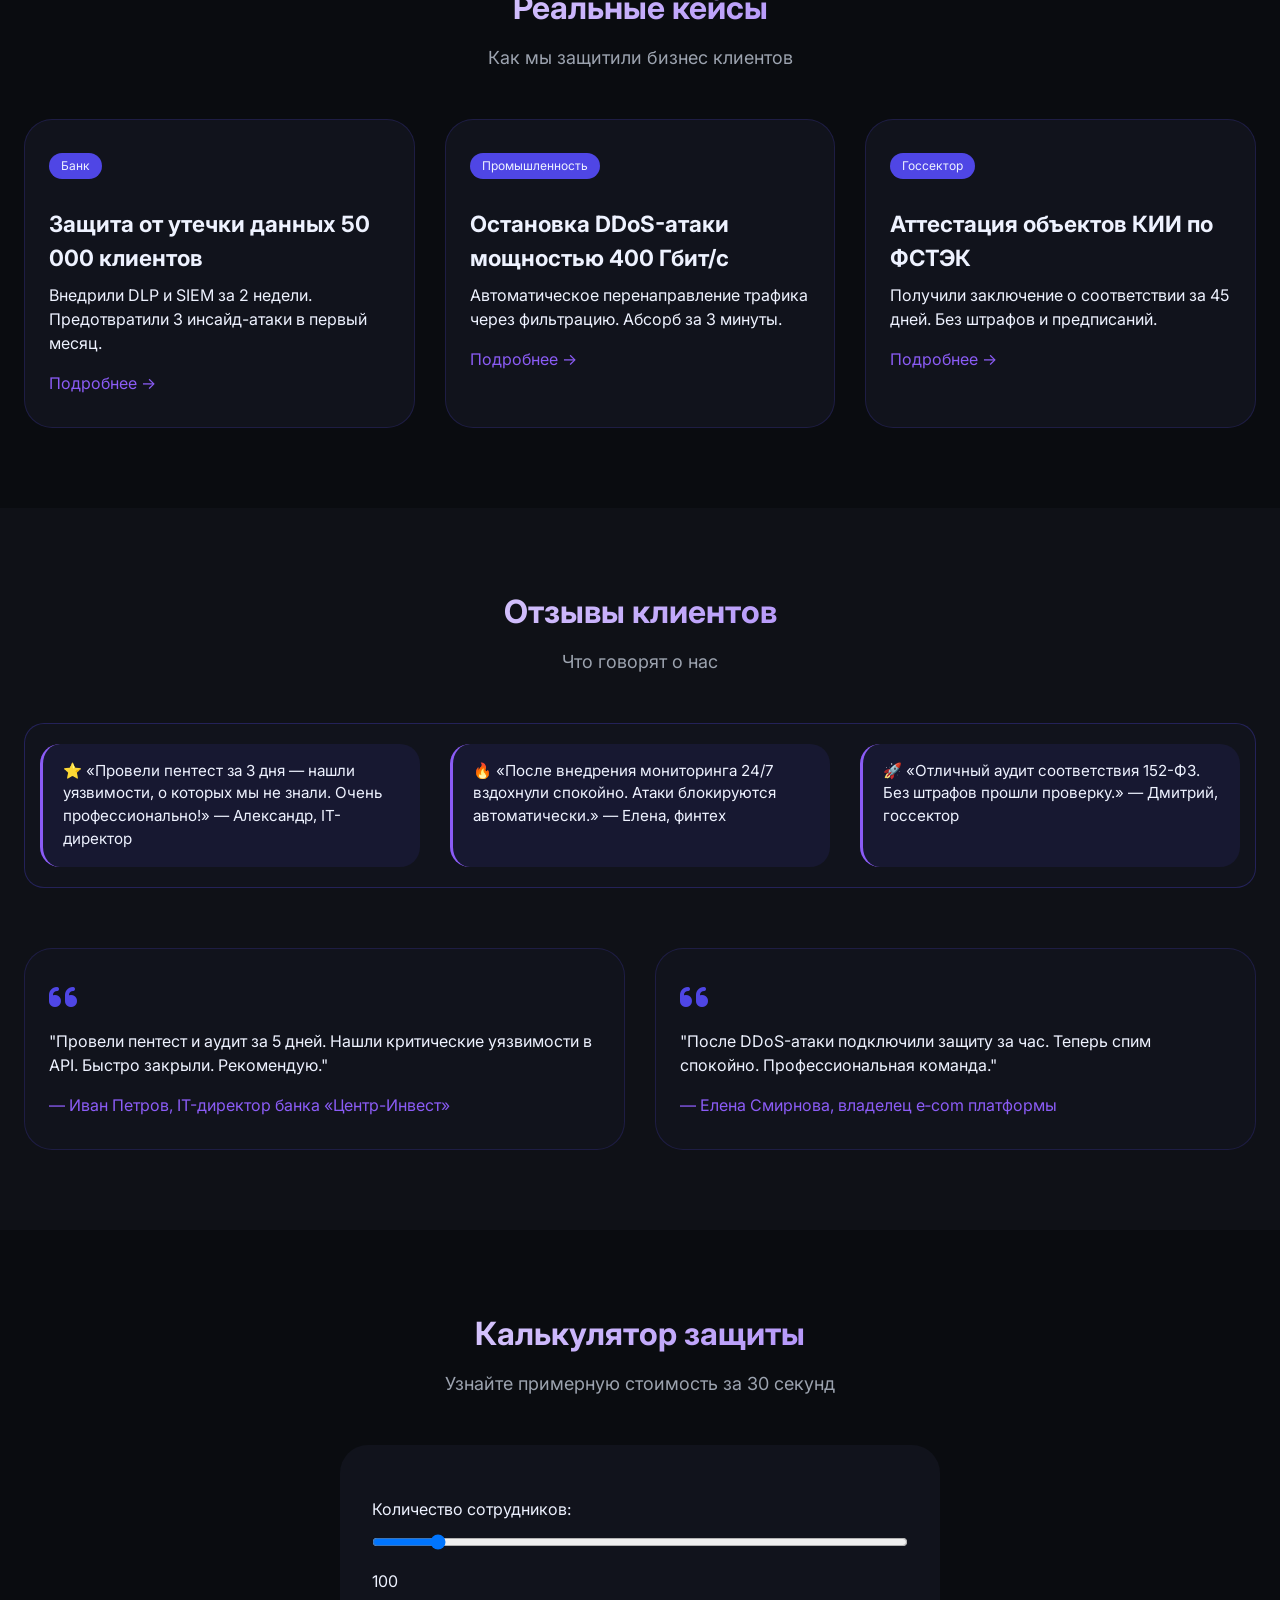
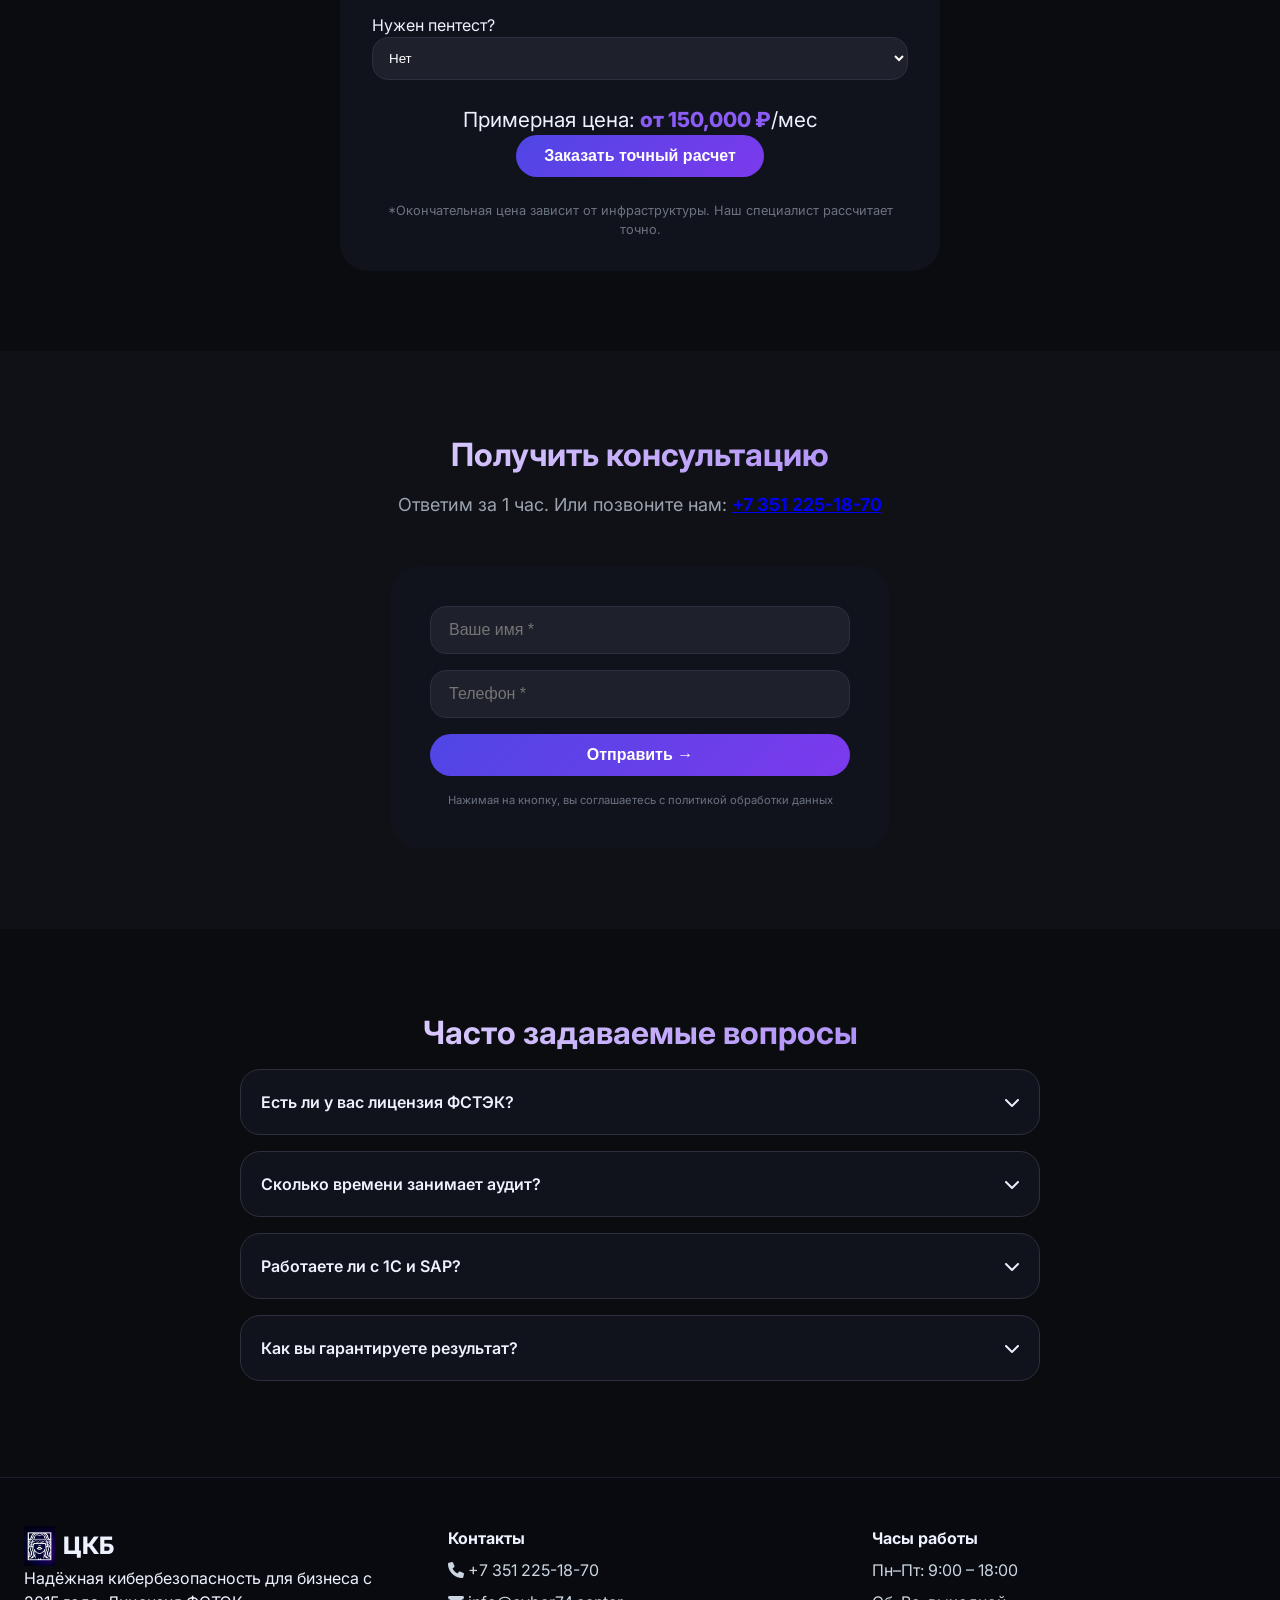
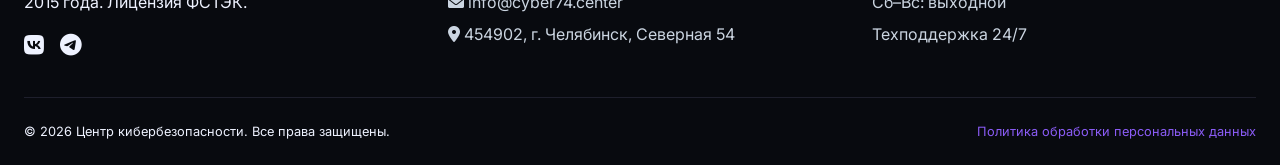
==== commit e198dc73: "исправление ошибок" ====
--- a/index.html
+++ b/index.html
@@ -30,7 +30,6 @@
             <button class="btn-outline" id="openModalBtn">Заказать звонок</button>
             <button class="mobile-menu-btn" id="mobileMenuBtn"><i class="fas fa-bars"></i></button>
         </div>
-        <!-- Мобильное меню -->
         <div class="mobile-nav" id="mobileNav">
             <a href="#">Главная</a>
             <a href="#services">Услуги</a>
@@ -44,7 +43,7 @@
 </header>
 
 <main>
-    <!-- HERO СЕКЦИЯ с анимированным щитом -->
+    <!-- Hero с анимированным щитом -->
     <section class="hero">
         <div class="container">
             <div class="hero__grid">
@@ -77,7 +76,7 @@
         </div>
     </section>
 
-    <!-- КЛИЕНТЫ / ДОВЕРИЕ -->
+    <!-- Клиенты -->
     <section class="clients">
         <div class="container">
             <p class="clients__title">Нам доверяют</p>
@@ -91,7 +90,7 @@
         </div>
     </section>
 
-    <!-- УСЛУГИ -->
+    <!-- Услуги -->
     <section class="services" id="services">
         <div class="container">
             <h2 class="section-title">Услуги кибербезопасности</h2>
@@ -105,7 +104,7 @@
         </div>
     </section>
 
-    <!-- КЕЙСЫ -->
+    <!-- Кейсы -->
     <section class="cases" id="cases">
         <div class="container">
             <h2 class="section-title">Реальные кейсы</h2>
@@ -133,28 +132,32 @@
         </div>
     </section>
 
-    <!-- ОТЗЫВЫ С БЕГУЩЕЙ СТРОКОЙ -->
+    <!-- ОТЗЫВЫ С БЕГУЩЕЙ СТРОКОЙ (исправлено) -->
     <section class="reviews" id="reviews">
         <div class="container">
             <h2 class="section-title">Отзывы клиентов</h2>
             <p class="section-subtitle">Что говорят о нас</p>
-            <!-- Бегущая строка с отзывами -->
+            
             <div class="reviews-ticker">
-                <div class="reviews-ticker__wrapper">
+                <div class="reviews-ticker__track">
+                    <!-- Первый набор отзывов -->
                     <div class="review-slide">⭐ «Провели пентест за 3 дня — нашли уязвимости, о которых мы не знали. Очень профессионально!» — Александр, IT-директор</div>
                     <div class="review-slide">🔥 «После внедрения мониторинга 24/7 вздохнули спокойно. Атаки блокируются автоматически.» — Елена, финтех</div>
                     <div class="review-slide">🚀 «Отличный аудит соответствия 152-ФЗ. Без штрафов прошли проверку.» — Дмитрий, госсектор</div>
                     <div class="review-slide">💎 «Срочно потребовалась защита от DDoS — подключили за час. Спасибо команде!» — Олег, e‑com</div>
                     <div class="review-slide">📈 «Повысили безопасность на 95% после наших рекомендаций. Довольны результатом.» — Марина, производство</div>
                     <div class="review-slide">🏆 «Лучшая цена/качество на рынке. Работаем уже второй год.» — Сергей, логистика</div>
-                    <!-- дублируем для плавности -->
+                    <!-- Дублируем тот же набор для бесконечного эффекта -->
                     <div class="review-slide">⭐ «Провели пентест за 3 дня — нашли уязвимости, о которых мы не знали. Очень профессионально!» — Александр, IT-директор</div>
                     <div class="review-slide">🔥 «После внедрения мониторинга 24/7 вздохнули спокойно. Атаки блокируются автоматически.» — Елена, финтех</div>
                     <div class="review-slide">🚀 «Отличный аудит соответствия 152-ФЗ. Без штрафов прошли проверку.» — Дмитрий, госсектор</div>
                     <div class="review-slide">💎 «Срочно потребовалась защита от DDoS — подключили за час. Спасибо команде!» — Олег, e‑com</div>
-                </div>
-            </div>
-            <!-- Дополнительно статичные карточки отзывов (опционально) -->
+                    <div class="review-slide">📈 «Повысили безопасность на 95% после наших рекомендаций. Довольны результатом.» — Марина, производство</div>
+                    <div class="review-slide">🏆 «Лучшая цена/качество на рынке. Работаем уже второй год.» — Сергей, логистика</div>
+                </div>
+            </div>
+
+            <!-- Статичные карточки отзывов -->
             <div class="reviews__grid">
                 <div class="review-card">
                     <i class="fas fa-quote-left"></i>
@@ -170,7 +173,7 @@
         </div>
     </section>
 
-    <!-- КАЛЬКУЛЯТОР -->
+    <!-- Калькулятор -->
     <section class="calculator" id="calculator">
         <div class="container">
             <h2 class="section-title">Калькулятор защиты</h2>
@@ -198,7 +201,7 @@
         </div>
     </section>
 
-    <!-- ФОРМА -->
+    <!-- Форма -->
     <section class="contact-form-section" id="contacts">
         <div class="container">
             <h2 class="section-title">Получить консультацию</h2>
@@ -238,7 +241,7 @@
     </section>
 </main>
 
-<footer class="footer" id="footer">
+<footer class="footer">
     <div class="container">
         <div class="footer__grid">
             <div class="footer__info">
@@ -269,7 +272,7 @@
     </div>
 </footer>
 
-<!-- МОДАЛКА -->
+<!-- Модалка -->
 <div id="modal" class="modal">
     <div class="modal__content">
         <span class="modal__close">&times;</span>
@@ -283,7 +286,7 @@
     </div>
 </div>
 
-<!-- ОКНО УСПЕХА -->
+<!-- Окно успеха -->
 <div id="successModal" class="success-modal">
     <div class="success-modal__content">
         <div class="success-icon"><i class="fas fa-check-circle"></i></div>
--- a/css/style.css
+++ b/css/style.css
@@ -86,6 +86,7 @@
     width: 100%;
 }
 
+/* Header со скрытием при скролле */
 .header {
     position: sticky;
     top: 0;
@@ -162,6 +163,7 @@
     font-size: 1.2rem;
 }
 
+/* Hero */
 .hero {
     padding: 60px 0 80px;
 }
@@ -265,6 +267,7 @@
     100% { transform: scale(1.2); opacity: 0; }
 }
 
+/* Клиенты */
 .clients {
     padding: 40px 0;
     background: #0f1117;
@@ -291,6 +294,7 @@
     opacity: 0.7;
 }
 
+/* Услуги и кейсы */
 .services, .cases, .calculator, .faq {
     padding: 80px 0;
 }
@@ -330,7 +334,7 @@
     display: inline-block;
 }
 
-/* Отзывы с бегущей строкой */
+/* Отзывы и бегущая строка (ИСПРАВЛЕНО) */
 .reviews {
     padding: 80px 0;
     background: #0f1117;
@@ -344,29 +348,48 @@
     border-radius: 20px;
     padding: 20px 0;
     border: 1px solid rgba(79, 70, 229, 0.3);
-}
-
-.reviews-ticker__wrapper {
-    display: flex;
-    white-space: nowrap;
-    animation: tickerReviews 30s linear infinite;
+    position: relative;
+}
+
+.reviews-ticker__track {
+    display: flex;
+    gap: 30px;
+    width: max-content;
+    animation: scrollReviews 40s linear infinite;
+    padding: 0 15px;
 }
 
 .review-slide {
-    display: inline-block;
-    padding: 0 30px;
-    font-size: 1rem;
-    color: #cbd5e1;
-    white-space: normal;
+    flex-shrink: 0;
     width: 380px;
-    flex-shrink: 0;
-    text-align: center;
-    border-right: 1px solid #4f46e5;
-}
-
-@keyframes tickerReviews {
-    0% { transform: translateX(0); }
-    100% { transform: translateX(-50%); }
+    background: rgba(79, 70, 229, 0.1);
+    padding: 16px 20px;
+    border-radius: 20px;
+    font-size: 0.95rem;
+    color: #eef2ff;
+    text-align: left;
+    border-left: 3px solid #8b5cf6;
+}
+
+@keyframes scrollReviews {
+    0% {
+        transform: translateX(0);
+    }
+    100% {
+        transform: translateX(-50%);
+    }
+}
+
+/* Адаптация для мобильных */
+@media (max-width: 768px) {
+    .review-slide {
+        width: 280px;
+        font-size: 0.85rem;
+    }
+    .reviews-ticker__track {
+        gap: 15px;
+        animation-duration: 30s;
+    }
 }
 
 .reviews__grid {
@@ -434,6 +457,7 @@
     text-align: center;
 }
 
+/* Форма */
 .contact-form-section {
     padding: 80px 0;
     background: #0f1117;
@@ -465,6 +489,7 @@
     margin-top: 16px;
 }
 
+/* FAQ */
 .faq__list {
     max-width: 800px;
     margin: 0 auto;
@@ -497,6 +522,7 @@
     display: block;
 }
 
+/* Footer */
 .footer {
     background: #080a0f;
     padding: 48px 0 24px;
@@ -538,6 +564,7 @@
     text-decoration: none;
 }
 
+/* Модалки */
 .modal, .success-modal {
     display: none;
     position: fixed;
@@ -575,6 +602,7 @@
     margin-bottom: 16px;
 }
 
+/* Адаптивность общая */
 @media (max-width: 900px) {
     .hero__grid, .footer__grid {
         grid-template-columns: 1fr;
@@ -605,11 +633,6 @@
     .services__grid, .cases__grid {
         grid-template-columns: 1fr;
     }
-    .review-slide {
-        width: 280px;
-        font-size: 0.85rem;
-        padding: 0 15px;
-    }
 }
 
 @media (max-width: 480px) {
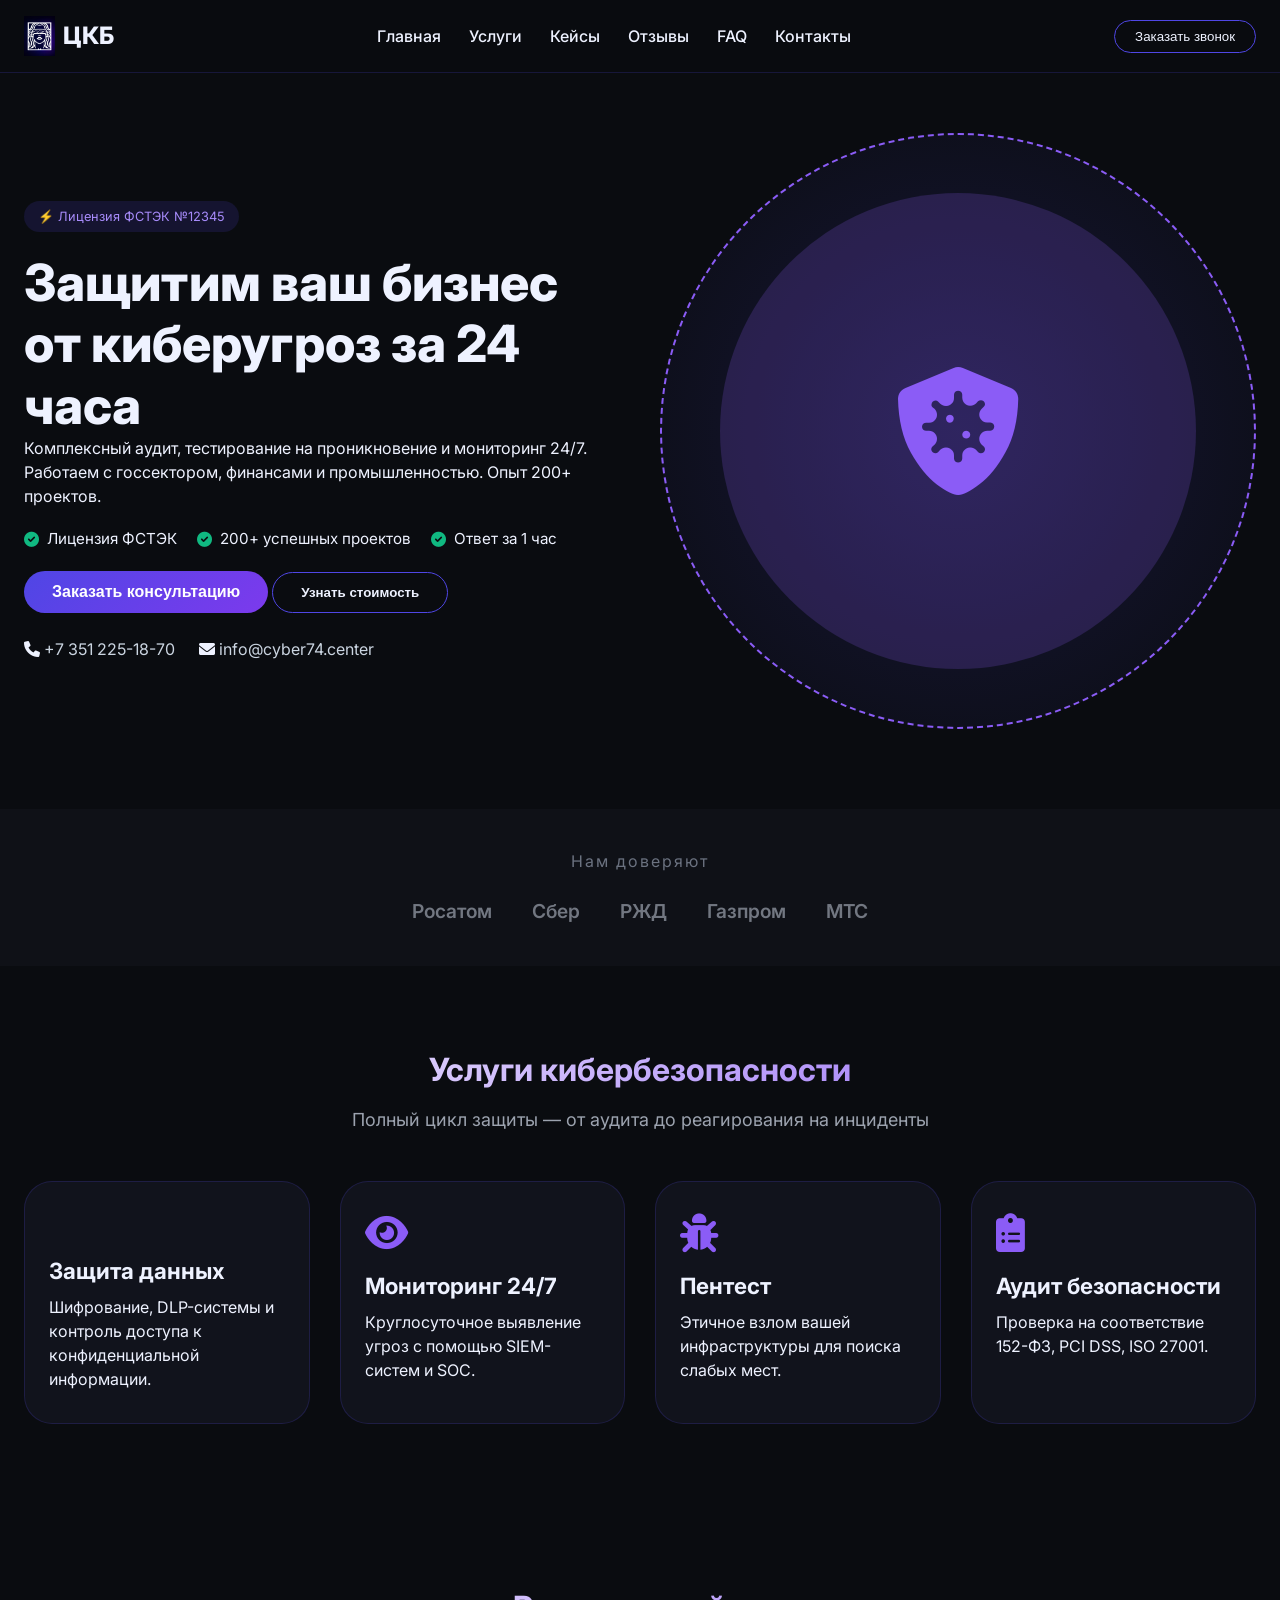
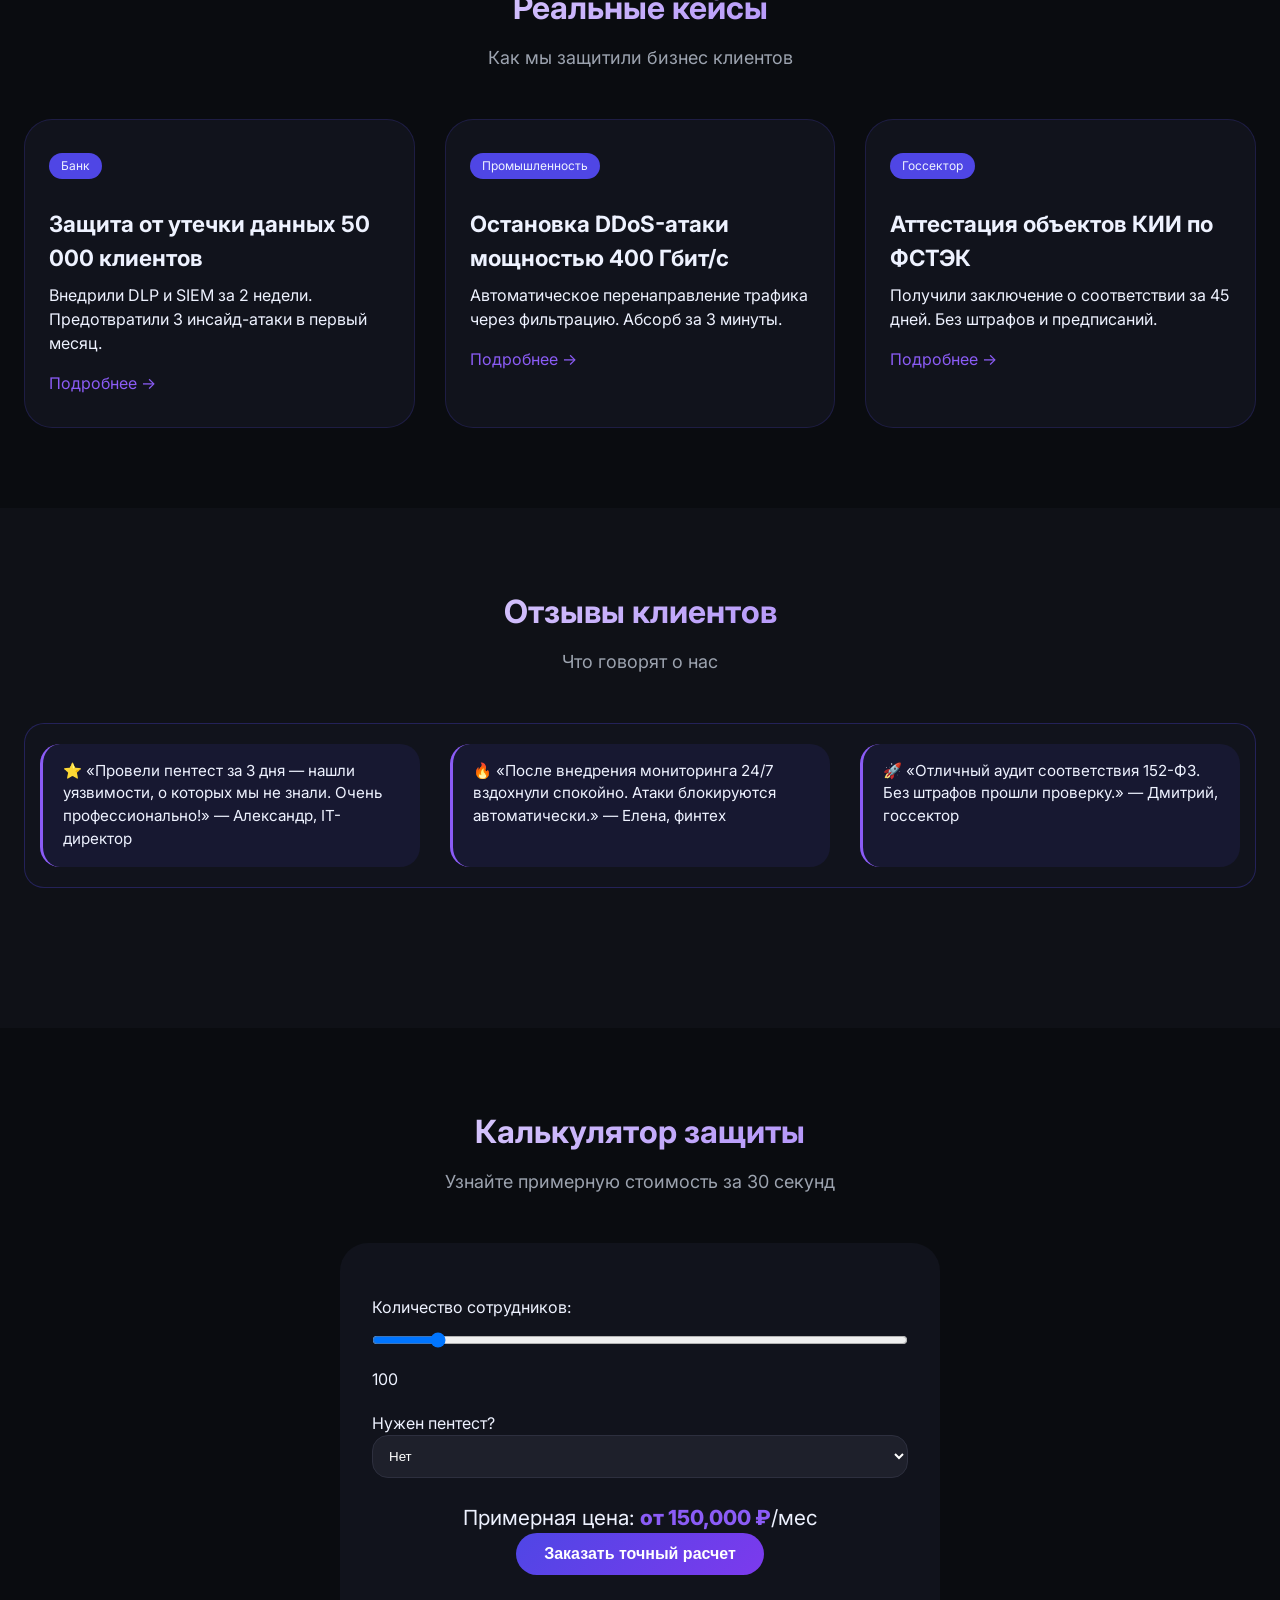
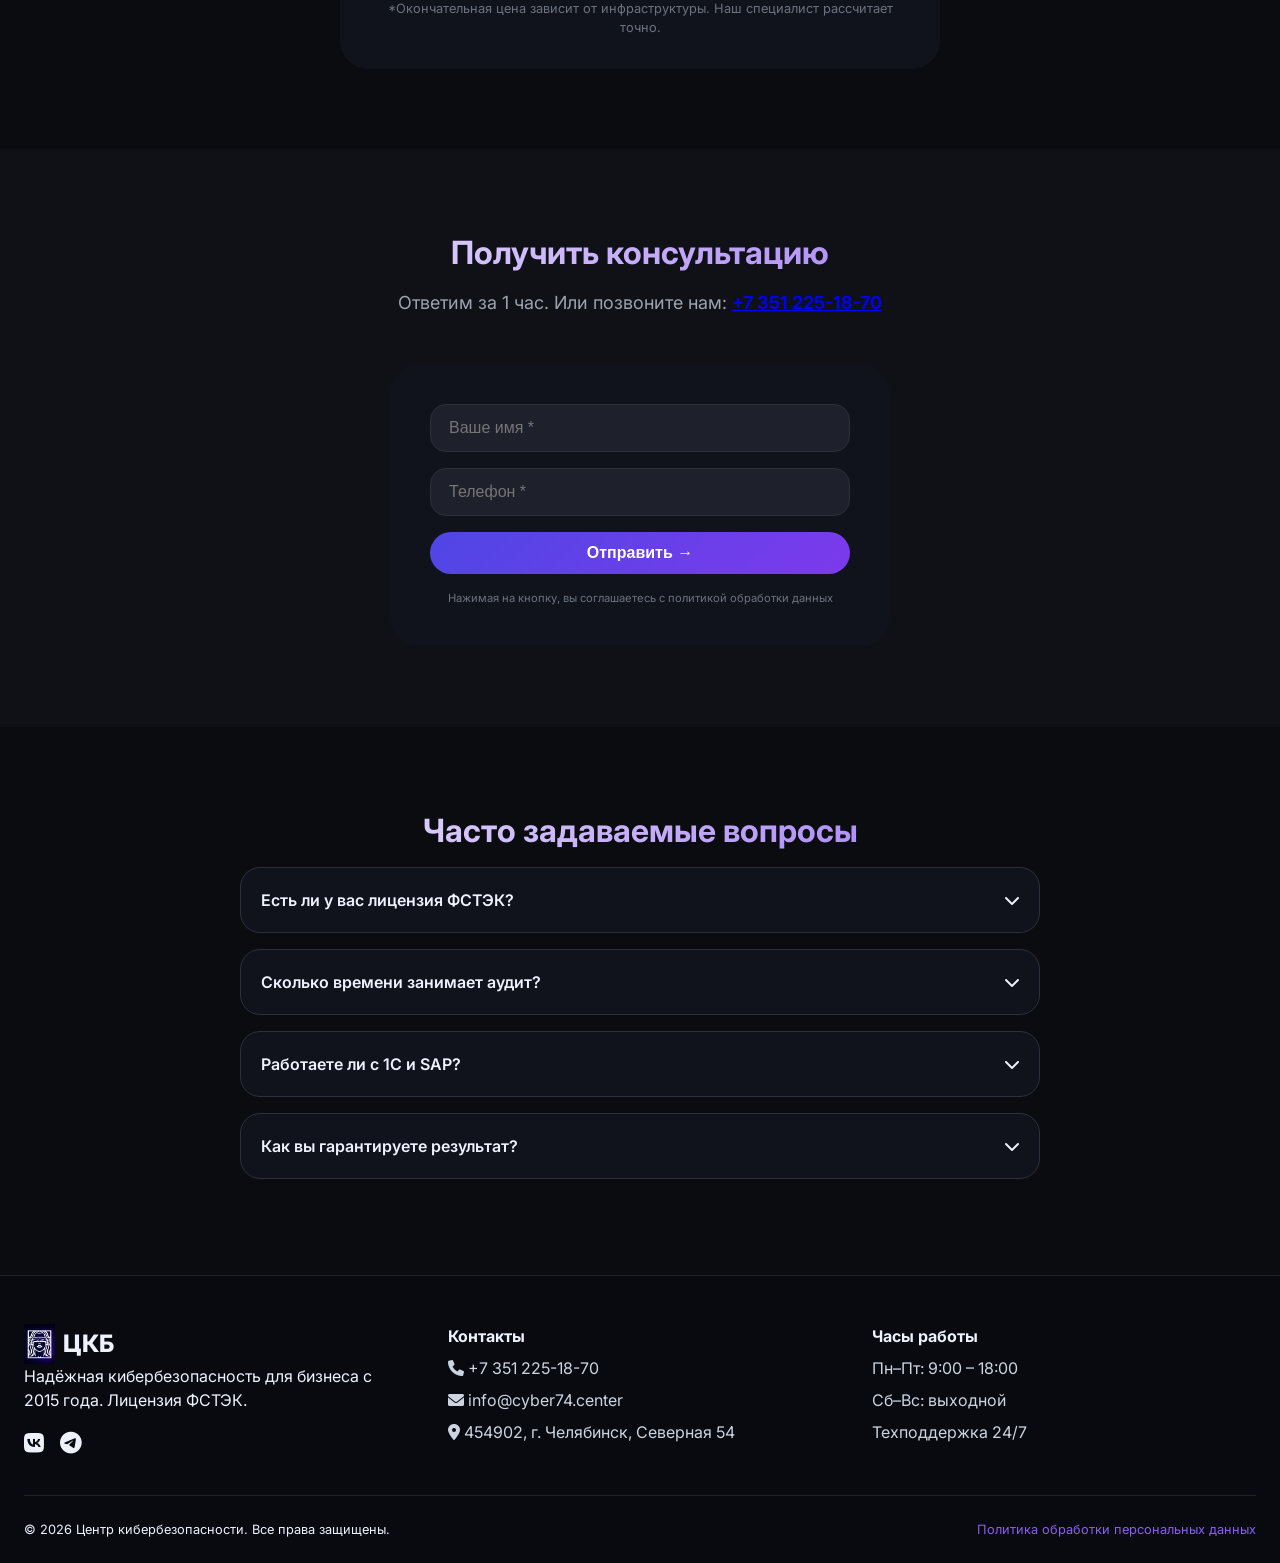
==== commit 4c01600a: "убрала статичный отзыв" ====
--- a/index.html
+++ b/index.html
@@ -156,20 +156,6 @@
                     <div class="review-slide">🏆 «Лучшая цена/качество на рынке. Работаем уже второй год.» — Сергей, логистика</div>
                 </div>
             </div>
-
-            <!-- Статичные карточки отзывов -->
-            <div class="reviews__grid">
-                <div class="review-card">
-                    <i class="fas fa-quote-left"></i>
-                    <p>"Провели пентест и аудит за 5 дней. Нашли критические уязвимости в API. Быстро закрыли. Рекомендую."</p>
-                    <div class="review-author">— Иван Петров, IT-директор банка «Центр-Инвест»</div>
-                </div>
-                <div class="review-card">
-                    <i class="fas fa-quote-left"></i>
-                    <p>"После DDoS-атаки подключили защиту за час. Теперь спим спокойно. Профессиональная команда."</p>
-                    <div class="review-author">— Елена Смирнова, владелец e‑com платформы</div>
-                </div>
-            </div>
         </div>
     </section>
 
